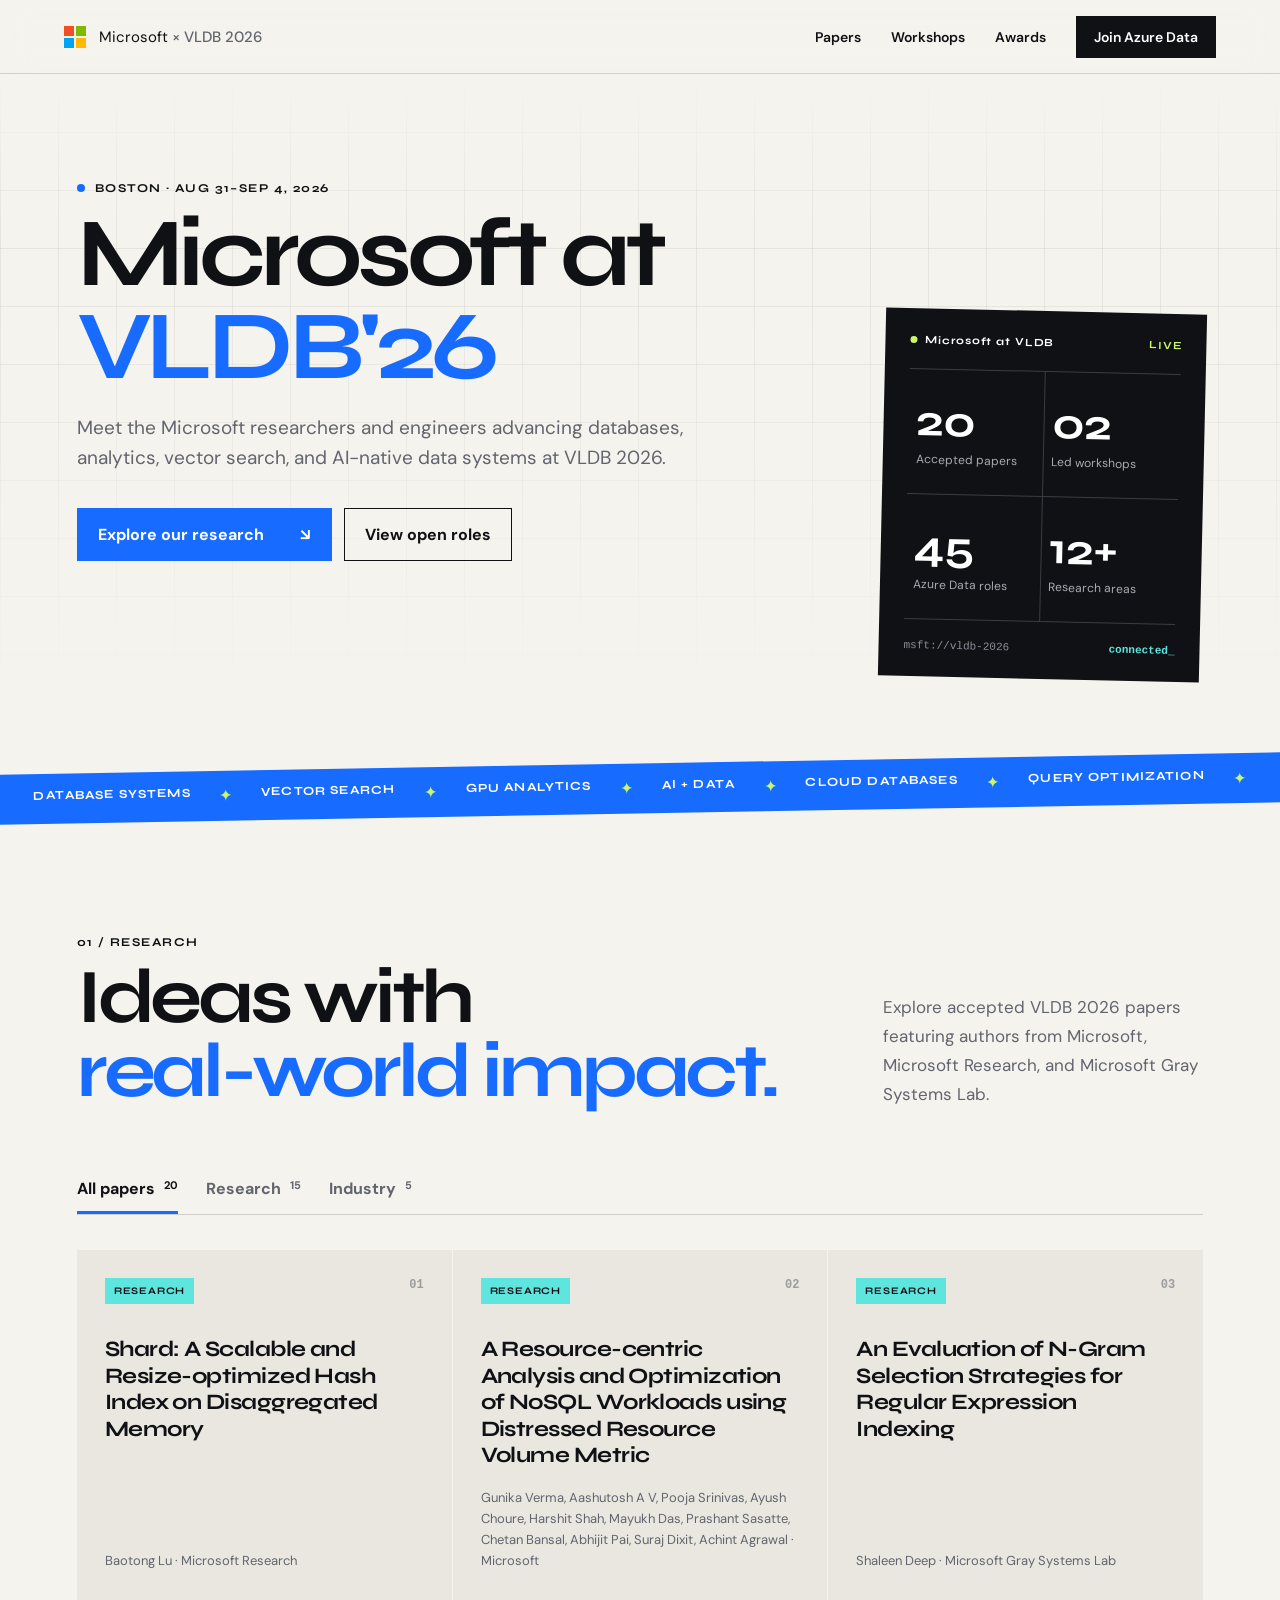
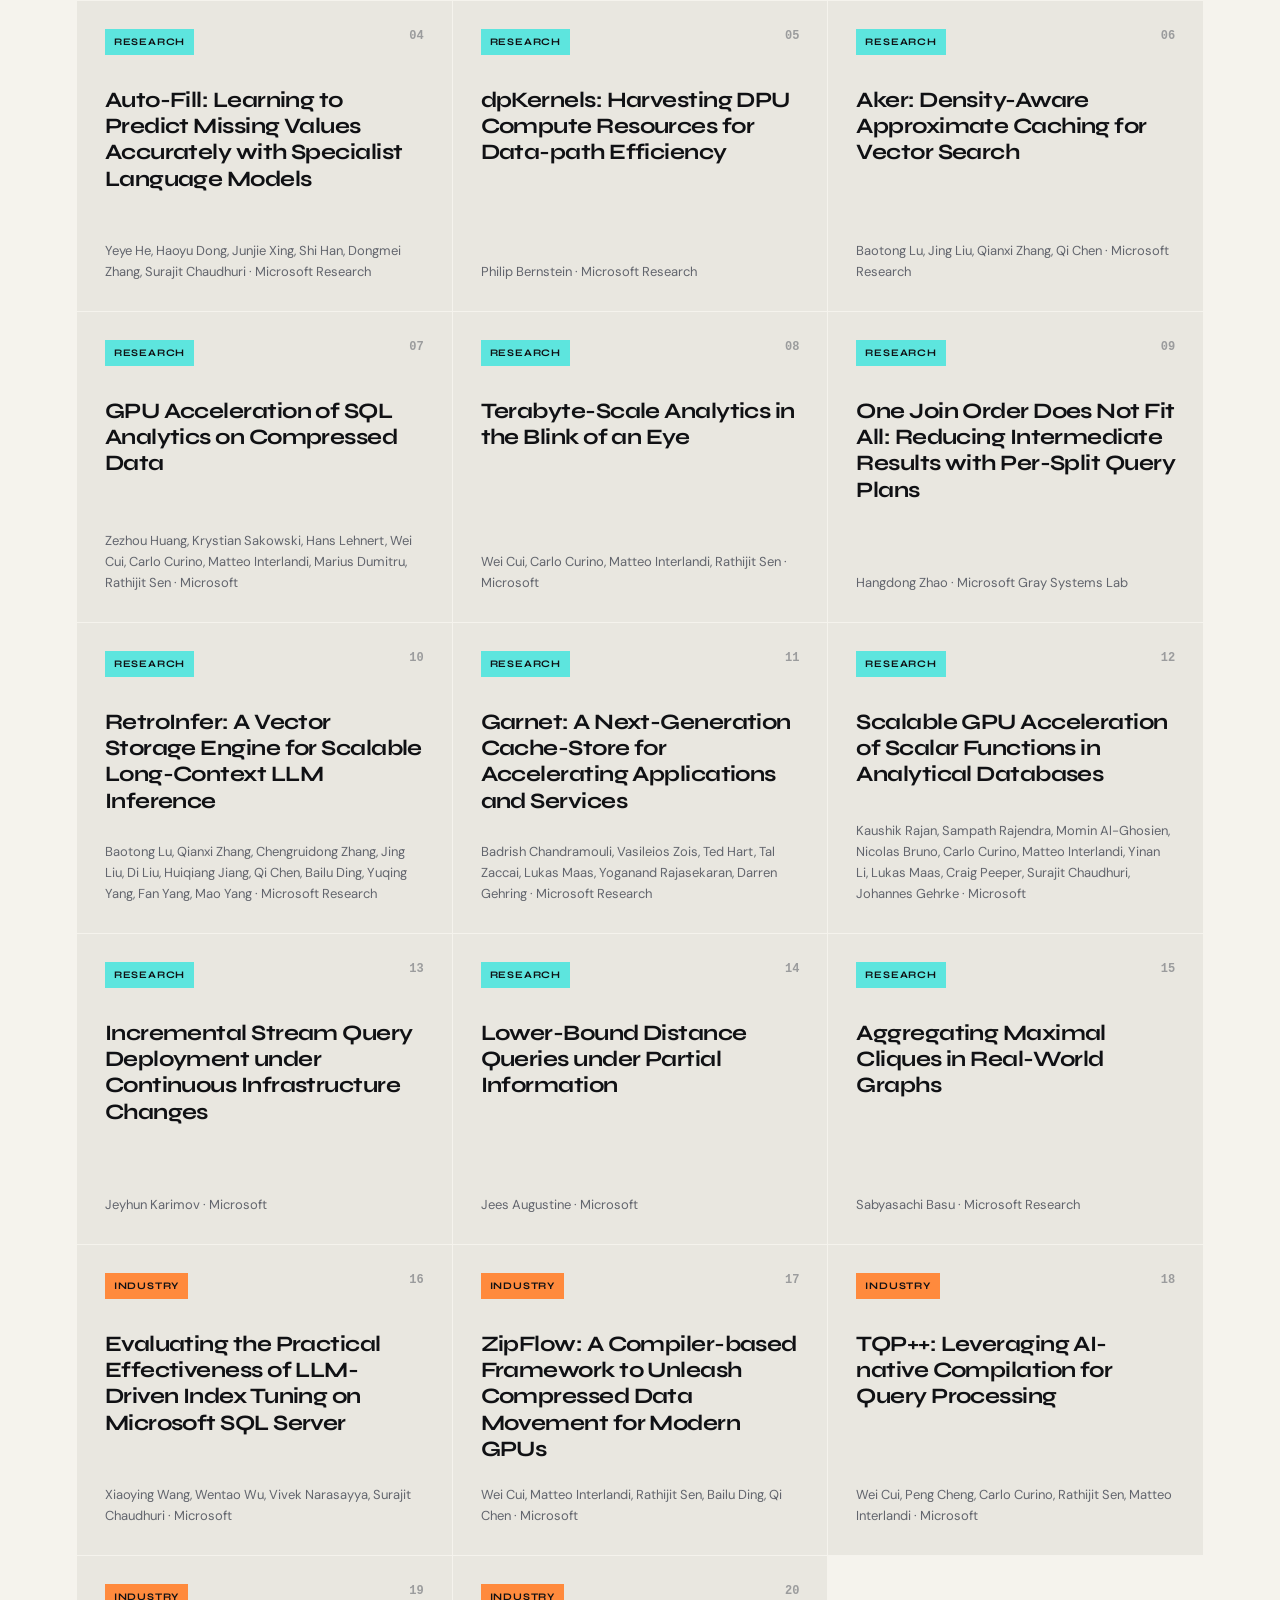
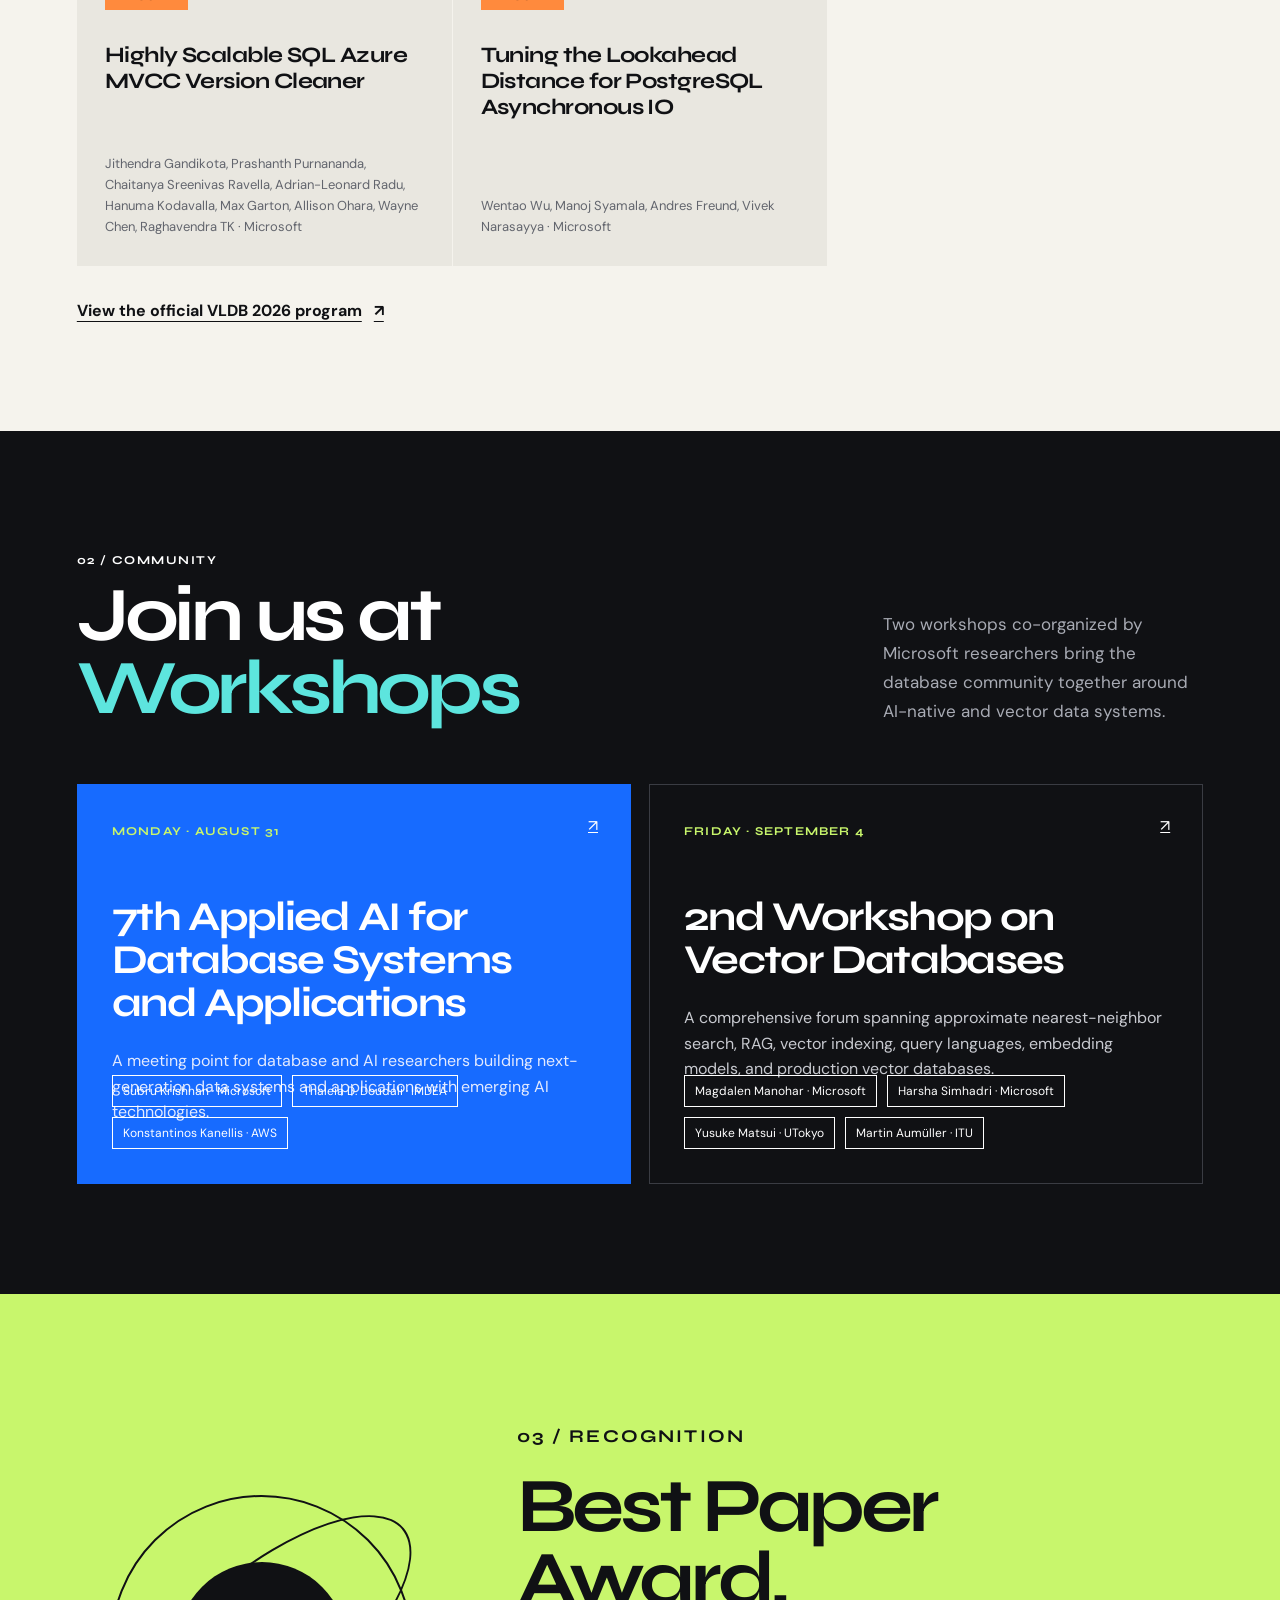
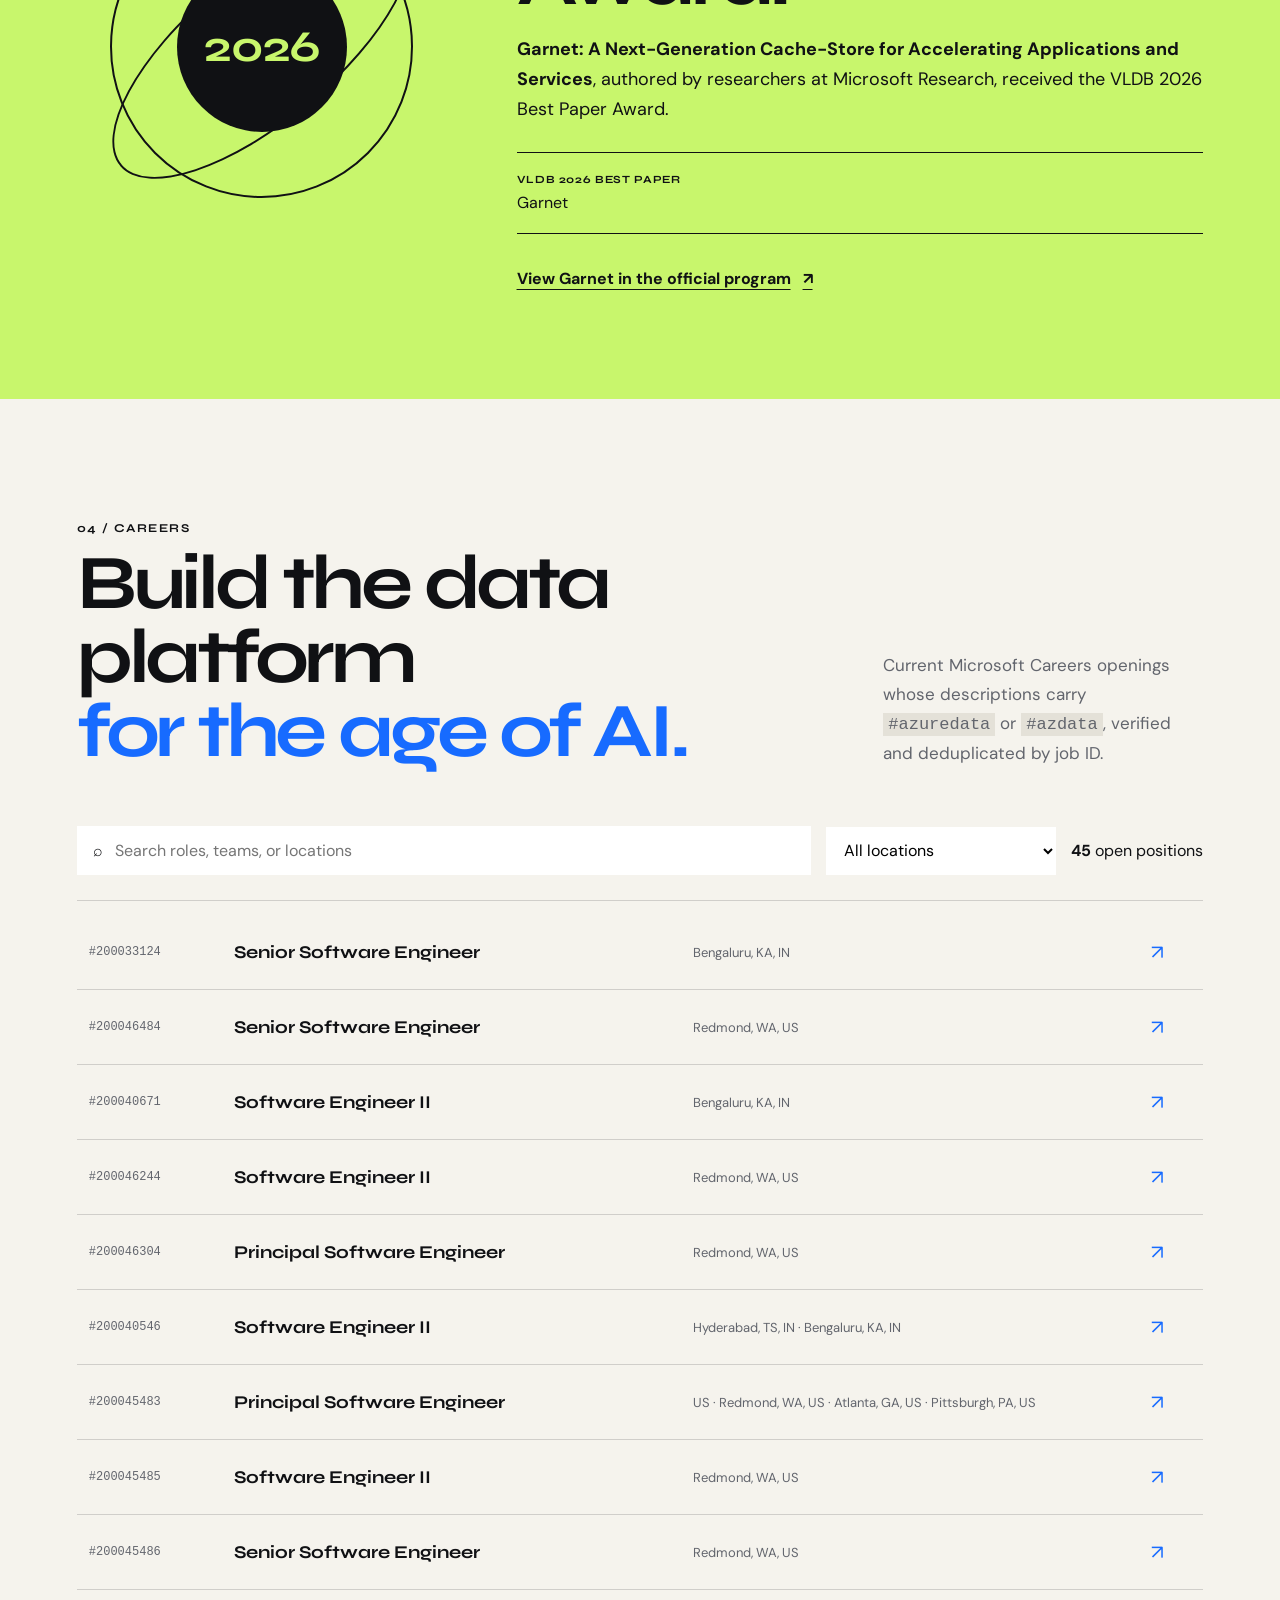
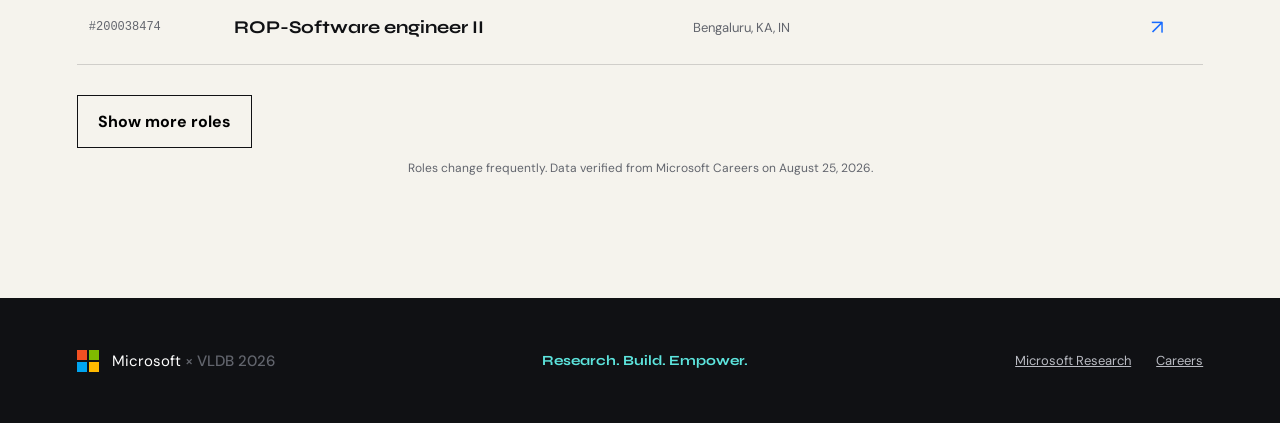
==== microsoft-vldb26/index.html @ e7e0ee3a "rename microsoft-vldb26" ====
<!doctype html>
<html lang="en">
<head>
  <meta charset="utf-8">
  <meta name="viewport" content="width=device-width, initial-scale=1">
  <meta name="description" content="Microsoft at VLDB 2026: papers, workshops, awards, and Azure Data careers.">
  <title>Microsoft at VLDB'26</title>
  <link rel="preconnect" href="https://fonts.googleapis.com">
  <link rel="preconnect" href="https://fonts.gstatic.com" crossorigin>
  <link href="https://fonts.googleapis.com/css2?family=DM+Sans:wght@400;500;600;700&family=Syne:wght@600;700;800&display=swap" rel="stylesheet">
  <link rel="stylesheet" href="styles.css">
  <script src="data.js" defer></script>
  <script src="app.js" defer></script>
</head>
<body>
  <header class="site-header">
    <a class="brand" href="#top" aria-label="Microsoft at VLDB 2026 home">
      <span class="ms-mark" aria-hidden="true"><i></i><i></i><i></i><i></i></span>
      <span>Microsoft <b>× VLDB 2026</b></span>
    </a>
    <nav aria-label="Primary navigation">
      <a href="#papers">Papers</a>
      <a href="#workshops">Workshops</a>
      <a href="#awards">Awards</a>
      <a class="nav-cta" href="#careers">Join Azure Data</a>
    </nav>
  </header>

  <main id="top">
    <section class="hero">
      <div class="hero-grid" aria-hidden="true"></div>
      <div class="hero-content">
        <p class="eyebrow"><span></span> Boston · Aug 31–Sep 4, 2026</p>
        <h1>Microsoft at<br><em>VLDB'26</em></h1>
        <p class="hero-copy">Meet the Microsoft researchers and engineers advancing databases, analytics, vector search, and AI-native data systems at VLDB 2026.</p>
        <div class="hero-actions">
          <a class="button primary" href="#papers">Explore our research <span>↘</span></a>
          <a class="button secondary" href="#careers">View open roles</a>
        </div>
      </div>
      <aside class="hero-panel" aria-label="Microsoft VLDB 2026 highlights">
        <div class="signal">
          <span class="pulse"></span>
          <span>Microsoft at VLDB</span>
          <strong>LIVE</strong>
        </div>
        <div class="stat-grid">
          <div><strong id="paper-stat">20</strong><span>Accepted papers</span></div>
          <div><strong>02</strong><span>Led workshops</span></div>
          <div><strong id="job-stat">45</strong><span>Azure Data roles</span></div>
          <div><strong>12+</strong><span>Research areas</span></div>
        </div>
        <div class="terminal-line"><span>msft://vldb-2026</span><b>connected_</b></div>
      </aside>
    </section>

    <section class="ticker" aria-label="Featured research areas">
      <div>
        <span>DATABASE SYSTEMS</span><i>✦</i><span>VECTOR SEARCH</span><i>✦</i>
        <span>GPU ANALYTICS</span><i>✦</i><span>AI + DATA</span><i>✦</i>
        <span>CLOUD DATABASES</span><i>✦</i><span>QUERY OPTIMIZATION</span><i>✦</i>
      </div>
    </section>

    <section class="section papers-section" id="papers">
      <div class="section-heading">
        <div>
          <p class="section-number">01 / RESEARCH</p>
          <h2>Ideas with<br><em>real-world impact.</em></h2>
        </div>
        <p>Explore accepted VLDB 2026 papers featuring authors from Microsoft, Microsoft Research, and Microsoft Gray Systems Lab.</p>
      </div>
      <div class="filter-row" role="group" aria-label="Filter papers">
        <button class="filter active" data-paper-filter="all">All papers <span>20</span></button>
        <button class="filter" data-paper-filter="research">Research <span>15</span></button>
        <button class="filter" data-paper-filter="industry">Industry <span>5</span></button>
      </div>
      <div class="paper-grid" id="paper-grid"></div>
      <a class="source-link" href="https://www.vldb.org/2026/program.html" target="_blank" rel="noreferrer">View the official VLDB 2026 program <span>↗</span></a>
    </section>

    <section class="section workshops-section" id="workshops">
      <div class="section-heading light">
        <div>
          <p class="section-number">02 / COMMUNITY</p>
          <h2>Join us at<br><em>Workshops</em></h2>
        </div>
        <p>Two workshops co-organized by Microsoft researchers bring the database community together around AI-native and vector data systems.</p>
      </div>
      <div class="workshop-grid" id="workshop-grid"></div>
    </section>

    <section class="section awards-section" id="awards">
      <div class="award-card">
        <div class="award-art" aria-hidden="true">
          <div class="orbit one"></div><div class="orbit two"></div><div class="award-core">2026</div>
        </div>
        <div class="award-copy">
          <p class="section-number">03 / RECOGNITION</p>
          <h2>Best Paper Award.</h2>
          <p><strong>Garnet: A Next-Generation Cache-Store for Accelerating Applications and Services</strong>, authored by researchers at Microsoft Research, received the VLDB 2026 Best Paper Award.</p>
          <div class="award-winners">
            <span><b>VLDB 2026 Best Paper</b> Garnet</span>
          </div>
          <a class="source-link" href="https://www.vldb.org/2026/program.html" target="_blank" rel="noreferrer">View Garnet in the official program <span>↗</span></a>
        </div>
      </div>
    </section>

    <section class="section careers-section" id="careers">
      <div class="section-heading">
        <div>
          <p class="section-number">04 / CAREERS</p>
          <h2>Build the data platform<br><em>for the age of AI.</em></h2>
        </div>
        <p>Current Microsoft Careers openings whose descriptions carry <code>#azuredata</code> or <code>#azdata</code>, verified and deduplicated by job ID.</p>
      </div>
      <div class="job-tools">
        <label class="search-box">
          <span aria-hidden="true">⌕</span>
          <span class="sr-only">Search positions</span>
          <input id="job-search" type="search" placeholder="Search roles, teams, or locations">
        </label>
        <label>
          <span class="sr-only">Filter by country</span>
          <select id="location-filter"><option value="all">All locations</option></select>
        </label>
        <p><strong id="job-count">45</strong> open positions</p>
      </div>
      <div class="job-list" id="job-list"></div>
      <button class="button secondary load-more" id="load-more" type="button">Show more roles</button>
      <p class="data-note">Roles change frequently. Data verified from Microsoft Careers on August 25, 2026.</p>
    </section>
  </main>

  <footer>
    <div class="brand">
      <span class="ms-mark" aria-hidden="true"><i></i><i></i><i></i><i></i></span>
      <span>Microsoft <b>× VLDB 2026</b></span>
    </div>
    <p>Research. Build. Empower.</p>
    <div><a href="https://www.microsoft.com/research/" target="_blank" rel="noreferrer">Microsoft Research</a><a href="https://careers.microsoft.com/" target="_blank" rel="noreferrer">Careers</a></div>
  </footer>
</body>
</html>
---- microsoft-vldb26/styles.css ----
:root {
  --ink: #101114;
  --paper: #f5f3ed;
  --white: #fff;
  --blue: #176bff;
  --cyan: #5de5de;
  --lime: #c8f66c;
  --orange: #ff8a3d;
  --line: rgba(16, 17, 20, .16);
  --muted: #62656d;
}

* { box-sizing: border-box; }
html { scroll-behavior: smooth; }
body {
  margin: 0;
  background: var(--paper);
  color: var(--ink);
  font-family: "DM Sans", sans-serif;
}
a { color: inherit; }
button, input, select { font: inherit; }
.sr-only {
  position: absolute;
  width: 1px;
  height: 1px;
  padding: 0;
  margin: -1px;
  overflow: hidden;
  clip: rect(0, 0, 0, 0);
  white-space: nowrap;
  border: 0;
}

.site-header {
  align-items: center;
  background: rgba(245, 243, 237, .92);
  border-bottom: 1px solid var(--line);
  display: flex;
  height: 74px;
  justify-content: space-between;
  padding: 0 clamp(22px, 5vw, 80px);
  position: sticky;
  top: 0;
  z-index: 20;
  backdrop-filter: blur(14px);
}
.brand {
  align-items: center;
  display: flex;
  font-size: 15px;
  gap: 13px;
  text-decoration: none;
}
.brand b { color: var(--muted); font-weight: 500; }
.ms-mark {
  display: grid;
  gap: 2px;
  grid-template-columns: 10px 10px;
}
.ms-mark i { background: #f25022; display: block; height: 10px; }
.ms-mark i:nth-child(2) { background: #7fba00; }
.ms-mark i:nth-child(3) { background: #00a4ef; }
.ms-mark i:nth-child(4) { background: #ffb900; }
nav { align-items: center; display: flex; gap: 30px; }
nav a { font-size: 14px; font-weight: 600; text-decoration: none; }
.nav-cta { background: var(--ink); color: var(--white); padding: 12px 18px; }

.hero {
  display: grid;
  grid-template-columns: minmax(0, 1.35fr) minmax(340px, .65fr);
  min-height: 690px;
  overflow: hidden;
  padding: 95px clamp(22px, 6vw, 100px) 85px;
  position: relative;
}
.hero-grid {
  background-image: linear-gradient(var(--line) 1px, transparent 1px), linear-gradient(90deg, var(--line) 1px, transparent 1px);
  background-size: 58px 58px;
  inset: 0;
  mask-image: linear-gradient(to bottom, transparent, #000 25%, transparent 92%);
  opacity: .42;
  pointer-events: none;
  position: absolute;
}
.hero-content, .hero-panel { position: relative; z-index: 1; }
.eyebrow, .section-number {
  align-items: center;
  display: flex;
  font-family: "Syne", sans-serif;
  font-size: 12px;
  font-weight: 700;
  gap: 10px;
  letter-spacing: .12em;
  text-transform: uppercase;
}
.eyebrow span { background: var(--blue); border-radius: 50%; height: 8px; width: 8px; }
h1, h2 {
  font-family: "Syne", sans-serif;
  letter-spacing: -.055em;
  line-height: .96;
  margin: 0;
}
h1 { font-size: clamp(62px, 7.6vw, 118px); max-width: 1050px; }
h1 em, h2 em { color: var(--blue); font-style: normal; }
.hero-copy { color: var(--muted); font-size: 19px; line-height: 1.6; max-width: 660px; }
.hero-actions { display: flex; gap: 12px; margin-top: 34px; }
.button {
  border: 1px solid var(--ink);
  cursor: pointer;
  display: inline-flex;
  font-weight: 700;
  gap: 36px;
  justify-content: space-between;
  padding: 15px 20px;
  text-decoration: none;
}
.button.primary { background: var(--blue); border-color: var(--blue); color: white; }
.button.secondary { background: transparent; }
.hero-panel {
  align-self: end;
  background: var(--ink);
  color: var(--white);
  margin-left: 45px;
  padding: 25px;
  transform: rotate(1.3deg);
}
.signal { align-items: center; border-bottom: 1px solid #3b3d43; display: flex; font: 700 11px "Syne"; gap: 8px; letter-spacing: .08em; padding-bottom: 22px; }
.signal strong { color: var(--lime); margin-left: auto; }
.pulse { animation: pulse 1.8s infinite; background: var(--lime); border-radius: 50%; height: 7px; width: 7px; }
@keyframes pulse { 50% { box-shadow: 0 0 0 7px rgba(200, 246, 108, 0); } 0%, 100% { box-shadow: 0 0 0 0 rgba(200, 246, 108, .45); } }
.stat-grid { display: grid; grid-template-columns: 1fr 1fr; }
.stat-grid div { border-bottom: 1px solid #3b3d43; padding: 25px 8px; }
.stat-grid div:nth-child(odd) { border-right: 1px solid #3b3d43; }
.stat-grid strong { display: block; font: 700 44px "Syne"; }
.stat-grid span { color: #a9abb3; font-size: 12px; }
.terminal-line { color: #8c909a; display: flex; font-family: monospace; font-size: 11px; justify-content: space-between; padding-top: 20px; }
.terminal-line b { color: var(--cyan); }

.ticker { background: var(--blue); color: white; overflow: hidden; padding: 14px 0; transform: rotate(-1deg) scale(1.02); }
.ticker div { display: flex; gap: 28px; justify-content: center; min-width: max-content; }
.ticker span { font: 700 12px "Syne"; letter-spacing: .08em; }
.ticker i { color: var(--lime); font-style: normal; }

.section { padding: 110px clamp(22px, 6vw, 100px); }
.section-heading { align-items: end; display: grid; gap: 60px; grid-template-columns: 1.4fr .6fr; margin-bottom: 58px; }
.section-heading h2 { font-size: clamp(48px, 6vw, 84px); }
.section-heading > p { color: var(--muted); font-size: 17px; line-height: 1.7; margin: 0; }
.filter-row { border-bottom: 1px solid var(--line); display: flex; gap: 28px; margin-bottom: 35px; }
.filter {
  background: none;
  border: 0;
  border-bottom: 3px solid transparent;
  color: var(--muted);
  cursor: pointer;
  font-weight: 700;
  padding: 12px 0;
}
.filter span { font-size: 11px; margin-left: 5px; vertical-align: top; }
.filter.active { border-color: var(--blue); color: var(--ink); }
.paper-grid { display: grid; gap: 1px; grid-template-columns: repeat(3, 1fr); }
.paper-card {
  background: #e9e7e0;
  display: flex;
  flex-direction: column;
  min-height: 310px;
  padding: 28px;
  transition: background .2s, transform .2s;
}
.paper-card:hover { background: white; transform: translateY(-4px); }
.paper-card .meta { display: flex; justify-content: space-between; }
.paper-card .tag { background: var(--cyan); font: 700 10px "Syne"; letter-spacing: .08em; padding: 7px 9px; text-transform: uppercase; }
.paper-card.industry .tag { background: var(--orange); }
.paper-card .index { color: #9b9c9d; font: 600 12px monospace; }
.paper-card h3 { font: 700 22px/1.2 "Syne"; letter-spacing: -.025em; margin: 32px 0 20px; }
.paper-card p { color: var(--muted); font-size: 13px; line-height: 1.6; margin: auto 0 0; }
.source-link { display: inline-flex; font-weight: 700; gap: 12px; margin-top: 34px; text-underline-offset: 5px; }

.workshops-section { background: var(--ink); color: white; }
.section-heading.light > p { color: #a8abb4; }
.section-heading.light h2 em { color: var(--cyan); }
.workshop-grid { display: grid; gap: 18px; grid-template-columns: 1fr 1fr; }
.workshop-card { border: 1px solid #3a3c43; min-height: 400px; padding: 34px; position: relative; }
.workshop-card:first-child { background: var(--blue); border-color: var(--blue); }
.workshop-card .date { color: var(--lime); font: 700 12px "Syne"; letter-spacing: .1em; text-transform: uppercase; }
.workshop-card h3 { font: 700 clamp(30px, 3.2vw, 47px)/1.05 "Syne"; letter-spacing: -.04em; margin: 55px 0 24px; max-width: 680px; }
.workshop-card p { color: #c8cad0; line-height: 1.6; max-width: 620px; }
.workshop-card:first-child p { color: #e3eaff; }
.organizers { bottom: 34px; display: flex; flex-wrap: wrap; gap: 10px; position: absolute; }
.organizers span { border: 1px solid currentColor; font-size: 12px; padding: 7px 10px; }
.workshop-card a { position: absolute; right: 32px; top: 30px; }

.awards-section { background: var(--lime); }
.award-card { align-items: center; display: grid; gap: 70px; grid-template-columns: .7fr 1.3fr; }
.award-art { aspect-ratio: 1; position: relative; }
.award-core { align-items: center; background: var(--ink); border-radius: 50%; color: var(--lime); display: flex; font: 700 44px "Syne"; height: 46%; justify-content: center; left: 27%; position: absolute; top: 27%; width: 46%; }
.orbit { border: 2px solid var(--ink); border-radius: 50%; inset: 9%; position: absolute; }
.orbit.two { inset: 0 30%; transform: rotate(50deg); }
.award-copy h2 { font-size: clamp(48px, 6vw, 82px); }
.award-copy > p { font-size: 18px; line-height: 1.65; max-width: 800px; }
.award-winners { border-bottom: 1px solid var(--ink); border-top: 1px solid var(--ink); display: grid; grid-template-columns: 1fr; margin-top: 28px; }
.award-winners span { padding: 20px 15px 20px 0; }
.award-winners b { display: block; font: 700 11px "Syne"; letter-spacing: .06em; margin-bottom: 6px; text-transform: uppercase; }

.job-tools { align-items: center; border-bottom: 1px solid var(--line); display: grid; gap: 15px; grid-template-columns: 1fr 230px auto; padding-bottom: 25px; }
.search-box { align-items: center; background: white; display: flex; gap: 10px; padding: 13px 16px; }
.search-box input { background: none; border: 0; outline: 0; width: 100%; }
select { background: white; border: 0; min-height: 48px; padding: 0 14px; width: 100%; }
.job-tools p { margin: 0; white-space: nowrap; }
.job-list { margin-top: 14px; }
.job-row {
  align-items: center;
  border-bottom: 1px solid var(--line);
  display: grid;
  gap: 25px;
  grid-template-columns: 120px 1fr 1fr 40px;
  padding: 24px 12px;
  text-decoration: none;
  transition: background .2s, padding .2s;
}
.job-row:hover { background: white; padding-left: 22px; }
.job-row .job-id { color: var(--muted); font: 12px monospace; }
.job-row h3 { font: 700 18px "Syne"; margin: 0; }
.job-row p { color: var(--muted); font-size: 13px; margin: 0; }
.job-row .arrow { color: var(--blue); font-size: 20px; }
.load-more { margin: 30px auto 0; }
.data-note { color: var(--muted); font-size: 12px; text-align: center; }
code { background: #e4e1d8; padding: 2px 5px; }

footer { align-items: center; background: var(--ink); color: white; display: flex; justify-content: space-between; padding: 40px clamp(22px, 6vw, 100px); }
footer p { color: var(--cyan); font: 700 14px "Syne"; }
footer > div:last-child { display: flex; gap: 25px; }
footer a { color: #b9bbc2; font-size: 13px; }

@media (max-width: 950px) {
  nav a:not(.nav-cta) { display: none; }
  .hero { grid-template-columns: 1fr; padding-top: 70px; }
  .hero-panel { margin: 60px 0 0; max-width: 520px; transform: none; }
  .section-heading, .award-card { grid-template-columns: 1fr; }
  .section-heading { gap: 24px; }
  .paper-grid { grid-template-columns: 1fr 1fr; }
  .workshop-grid { grid-template-columns: 1fr; }
  .award-art { max-width: 400px; }
}
@media (max-width: 650px) {
  .site-header { height: 64px; }
  .brand b { display: none; }
  .nav-cta { padding: 10px 12px; }
  .hero { min-height: auto; padding-bottom: 70px; }
  h1 { font-size: 54px; }
  .hero-actions { align-items: stretch; flex-direction: column; }
  .section { padding-bottom: 75px; padding-top: 75px; }
  .paper-grid { grid-template-columns: 1fr; }
  .filter-row { gap: 14px; overflow-x: auto; }
  .workshop-card { min-height: 470px; }
  .award-winners { grid-template-columns: 1fr; }
  .job-tools { grid-template-columns: 1fr; }
  .job-row { gap: 10px; grid-template-columns: 1fr 28px; }
  .job-row .job-id, .job-row p { grid-column: 1; }
  .job-row .arrow { grid-column: 2; grid-row: 1 / 4; }
  footer { align-items: flex-start; flex-direction: column; gap: 24px; }
}
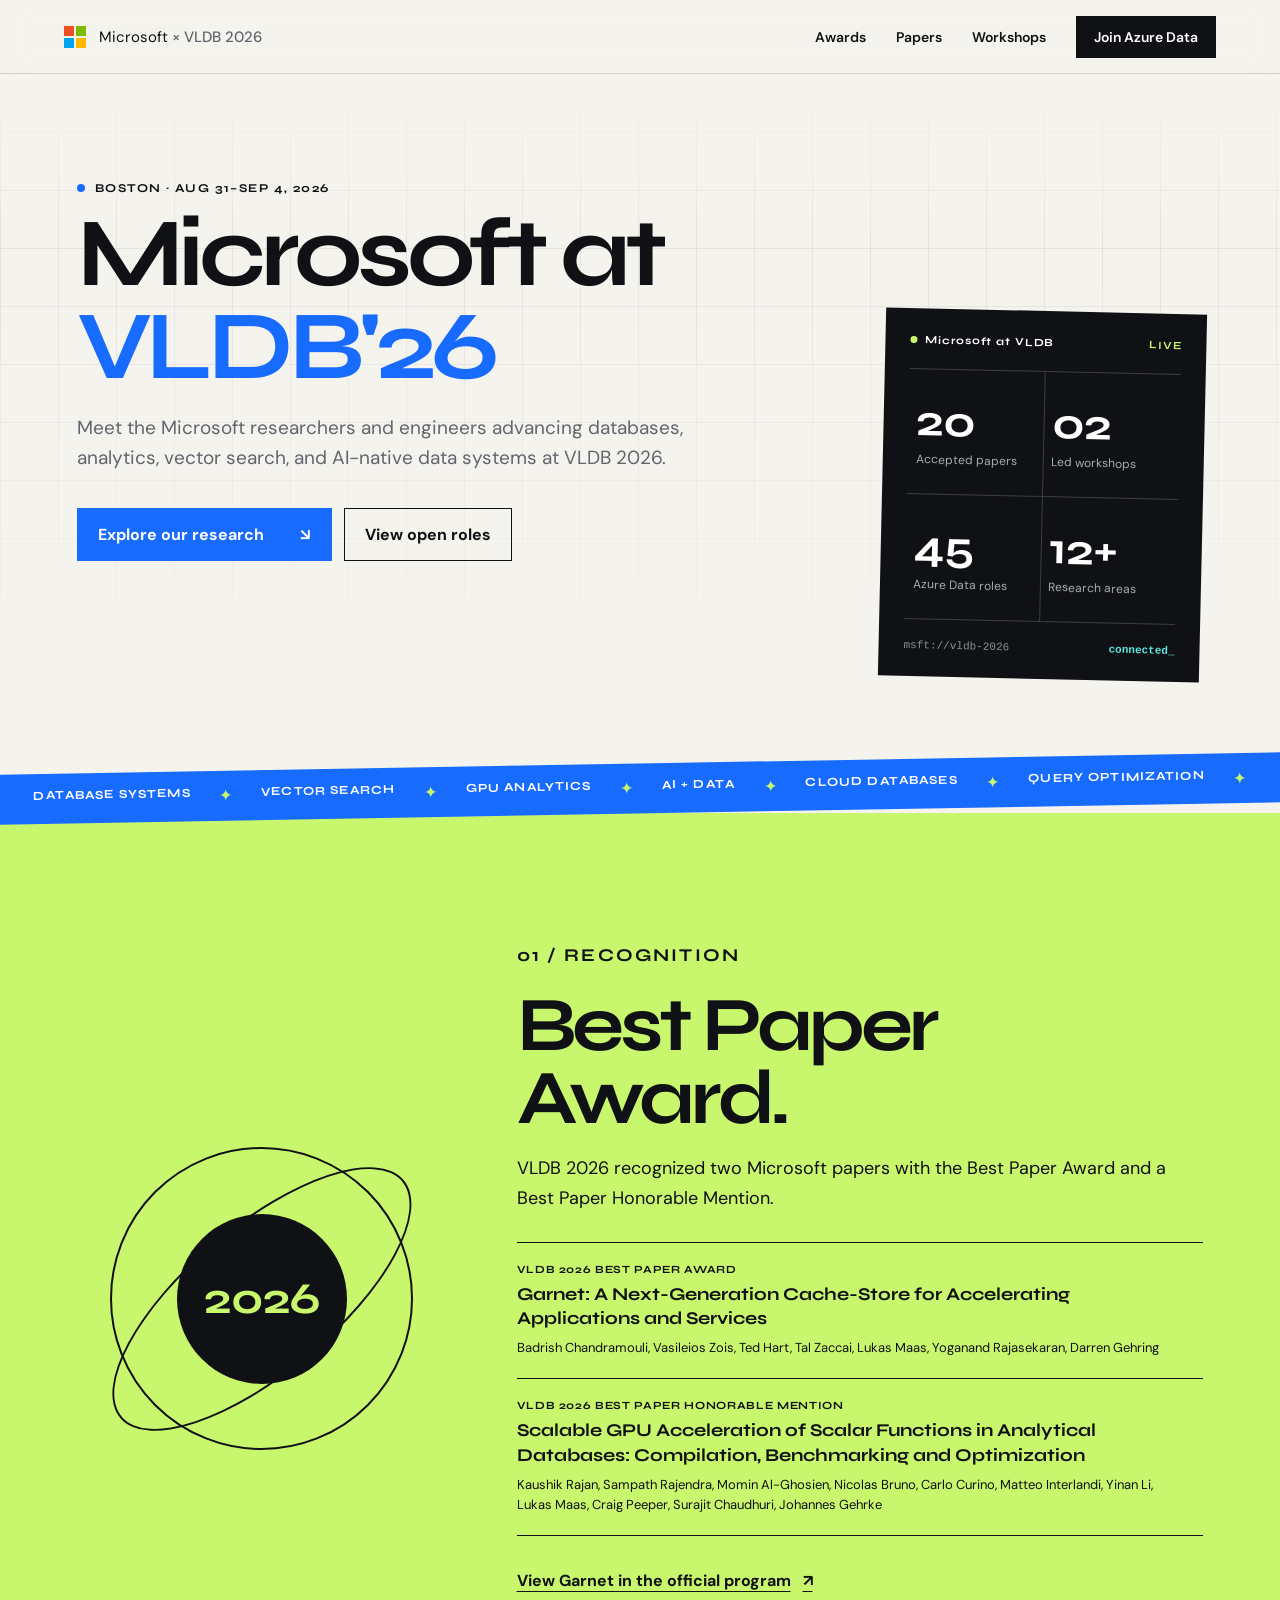
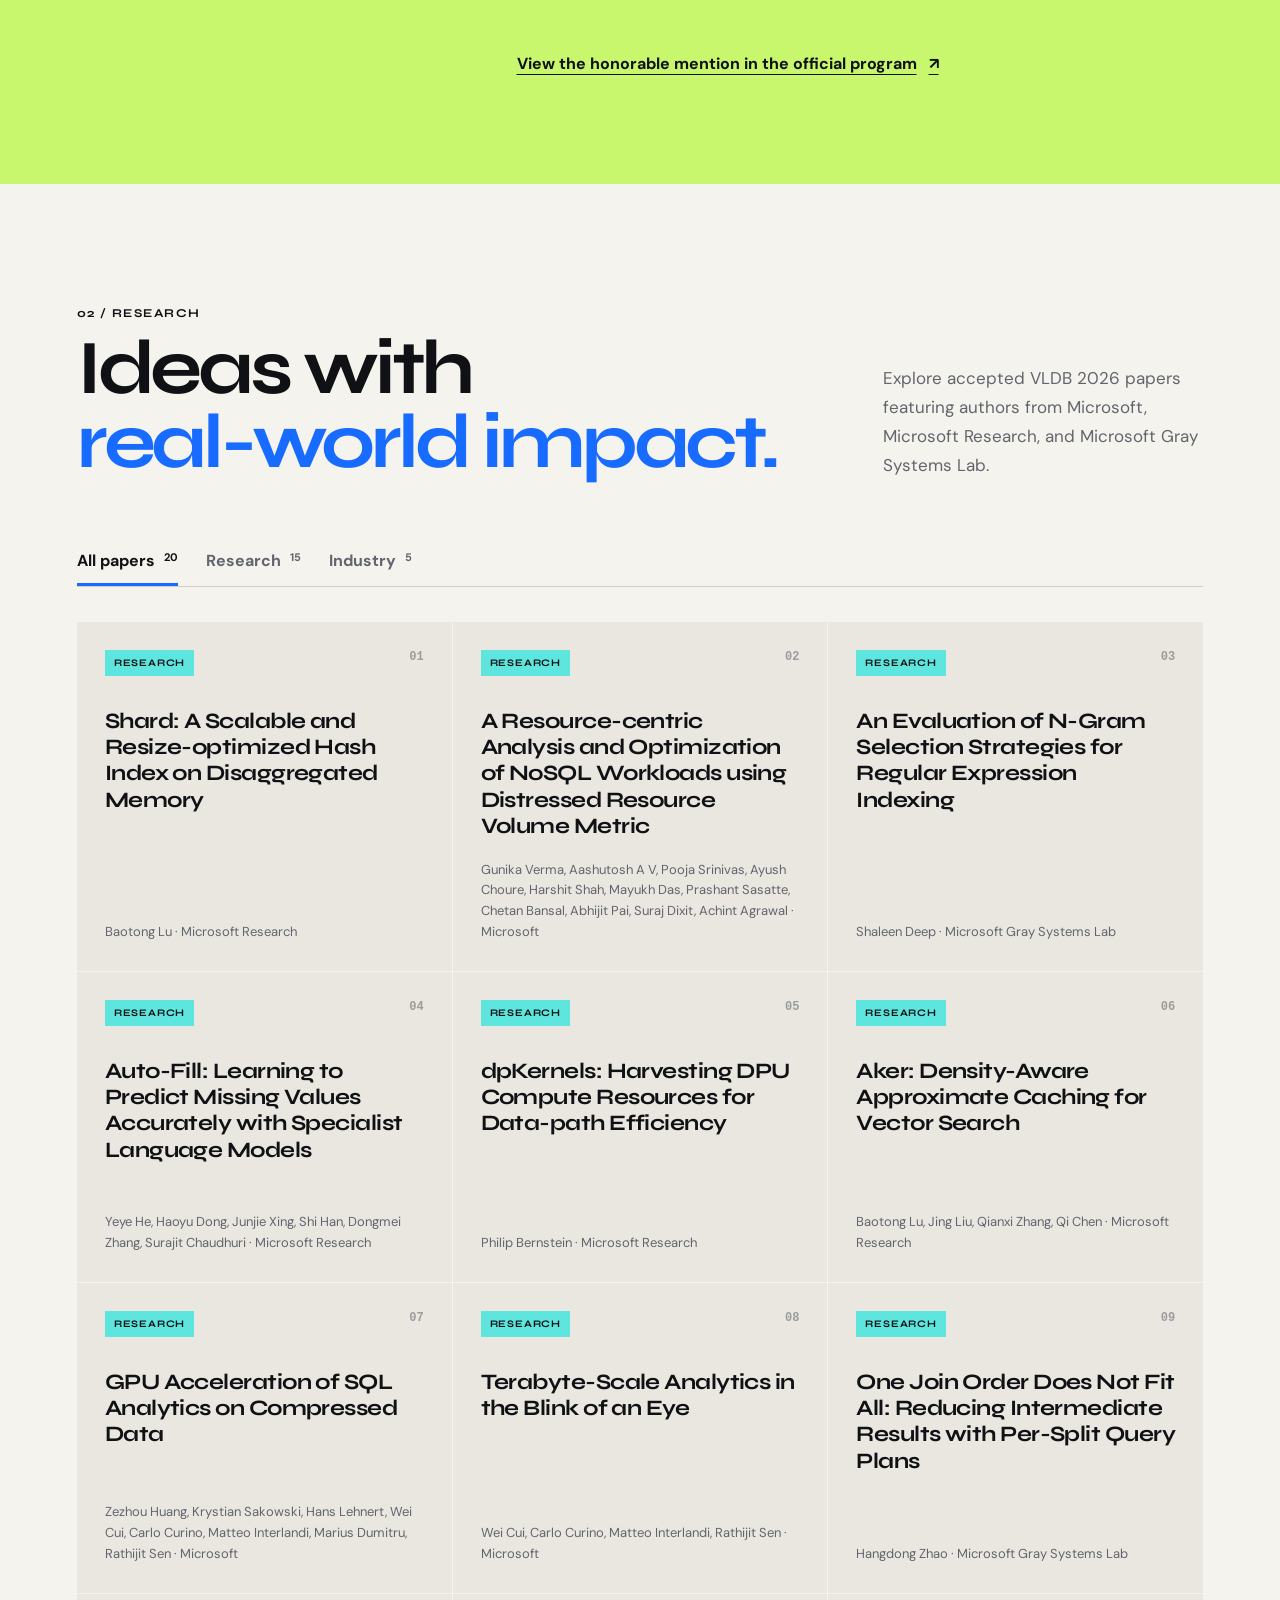
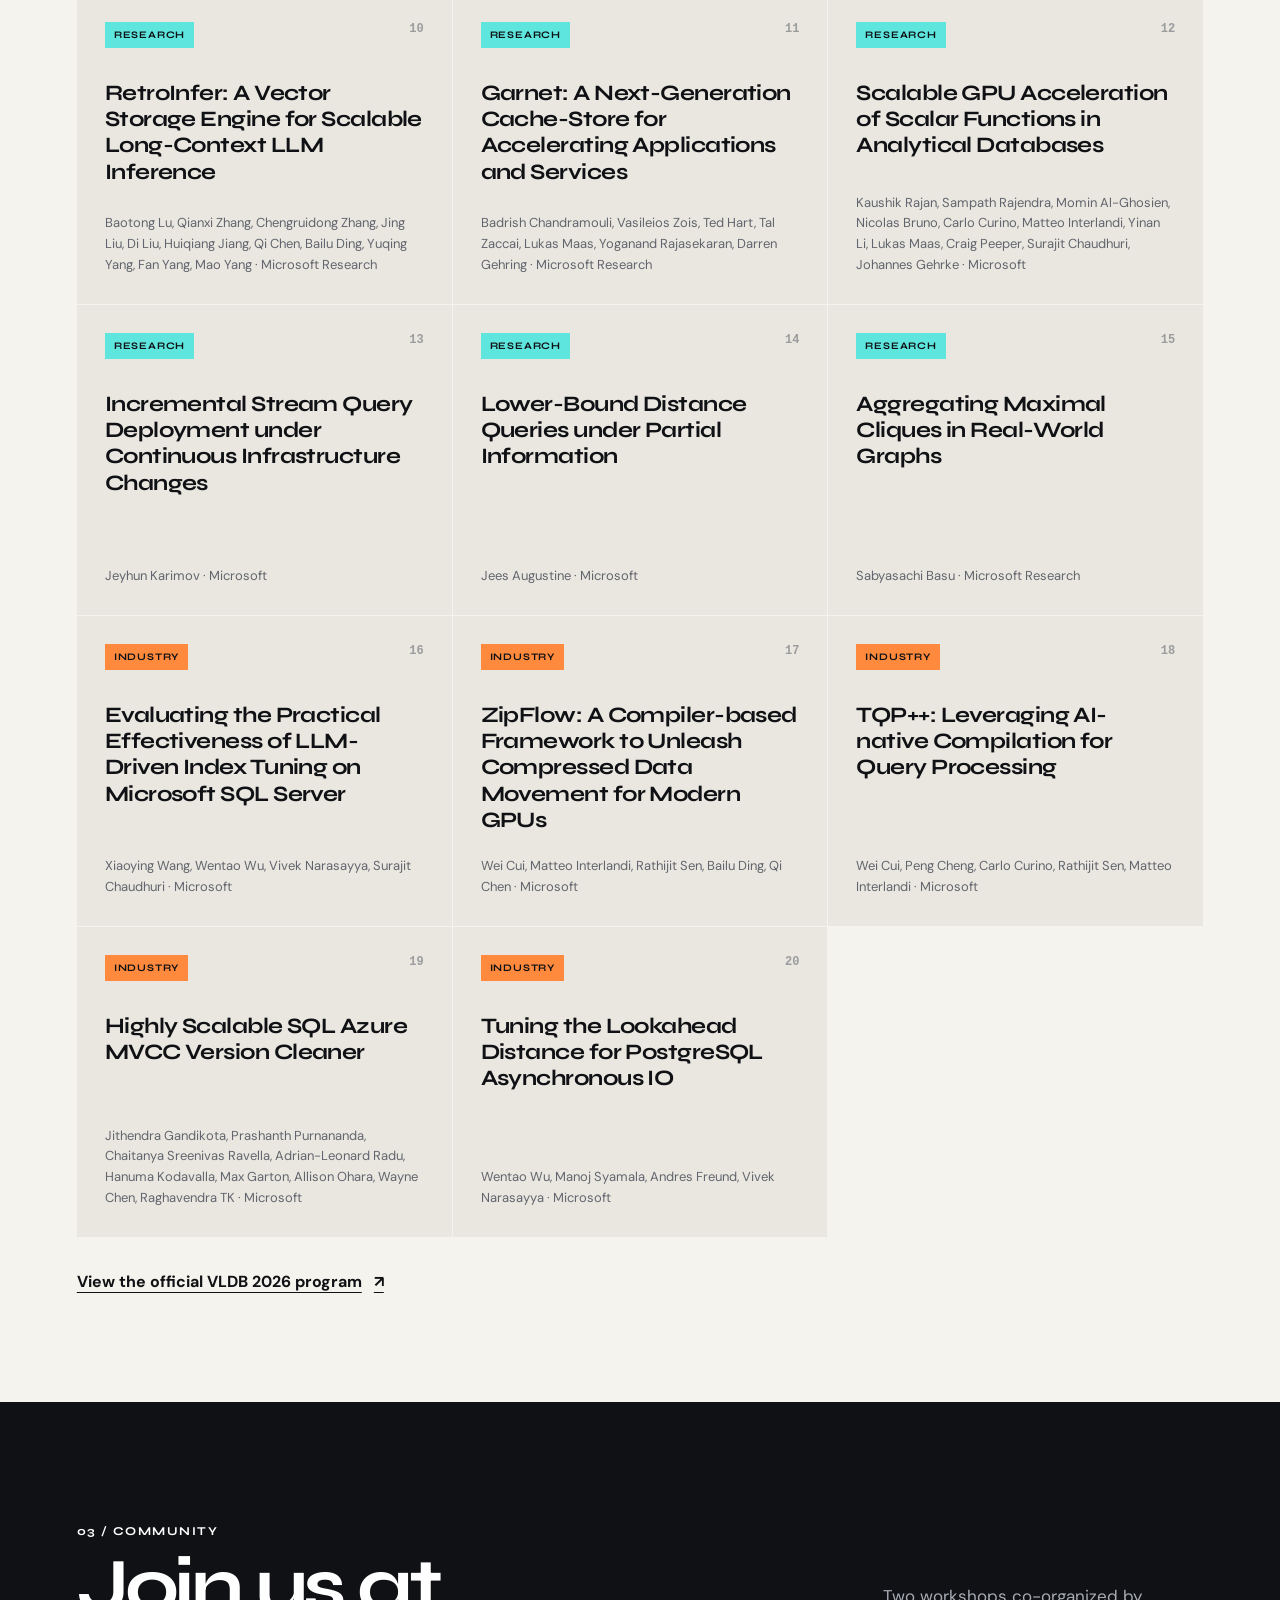
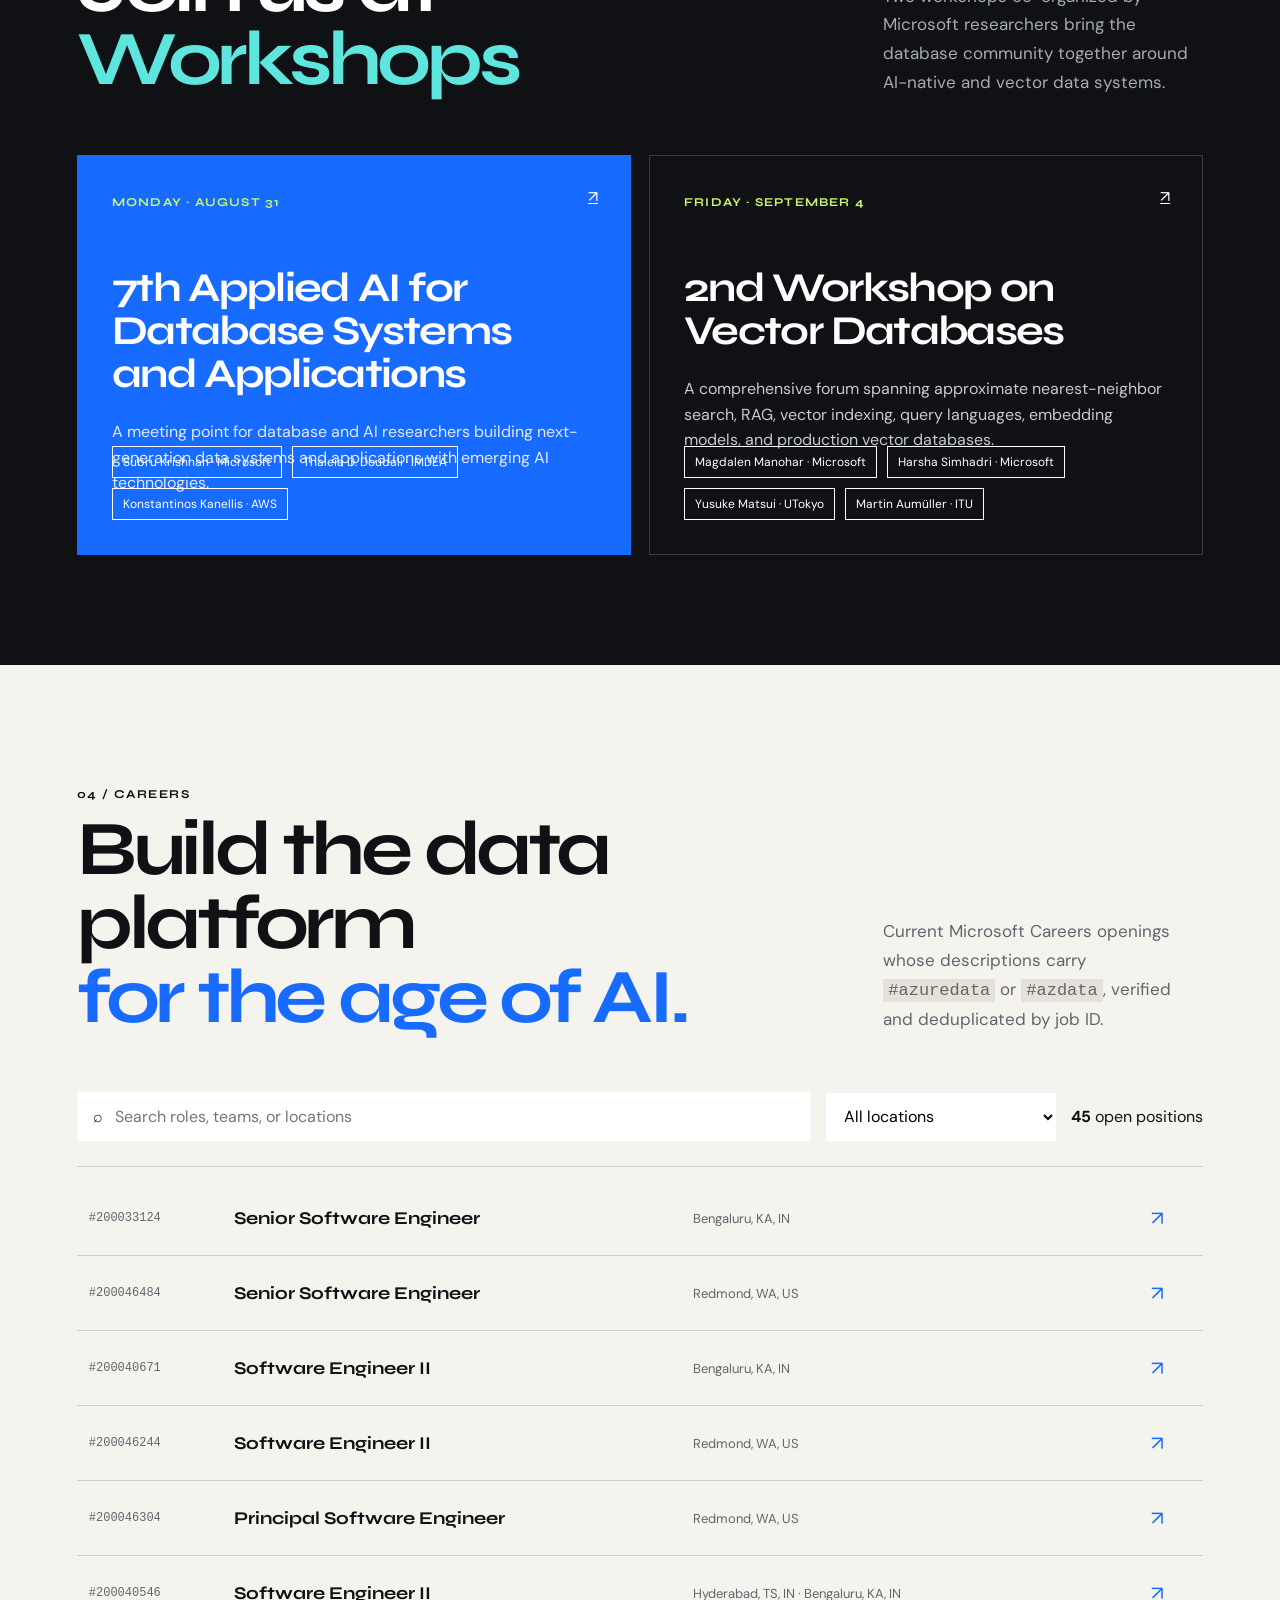
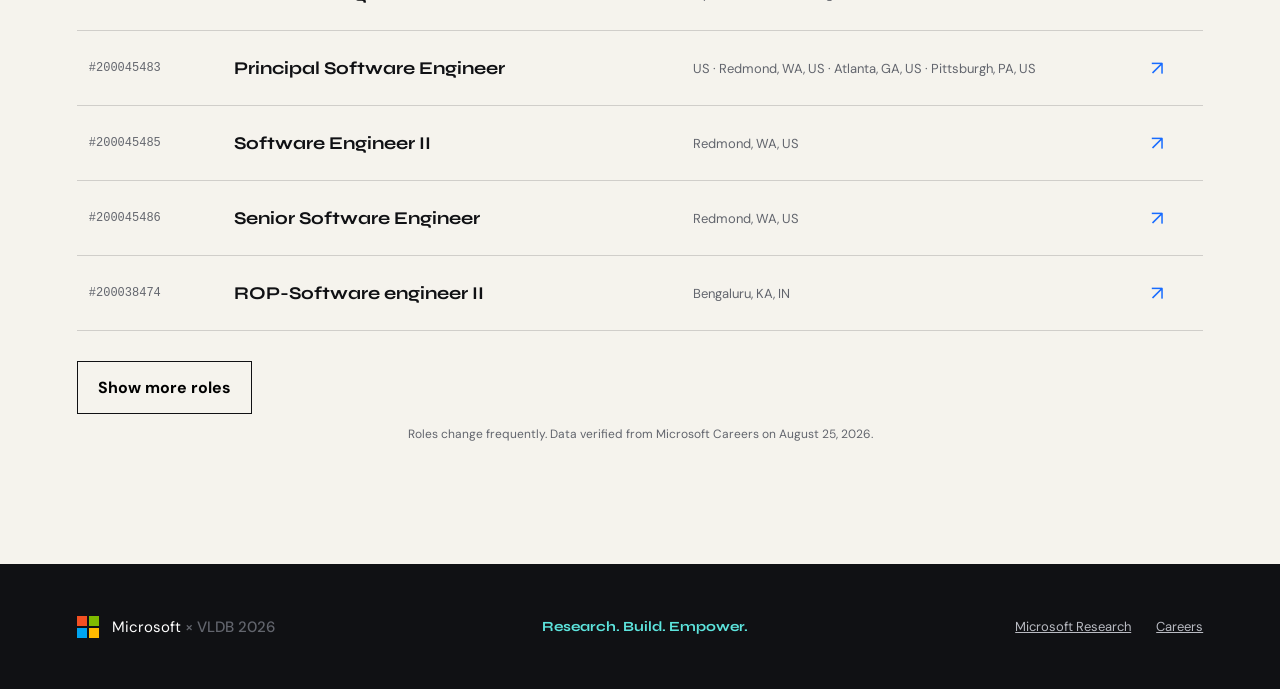
==== commit e0823c4a: "updated vldb26" ====
--- a/microsoft-vldb26/index.html
+++ b/microsoft-vldb26/index.html
@@ -19,9 +19,9 @@
       <span>Microsoft <b>× VLDB 2026</b></span>
     </a>
     <nav aria-label="Primary navigation">
+      <a href="#awards">Awards</a>
       <a href="#papers">Papers</a>
       <a href="#workshops">Workshops</a>
-      <a href="#awards">Awards</a>
       <a class="nav-cta" href="#careers">Join Azure Data</a>
     </nav>
   </header>
@@ -62,10 +62,39 @@
       </div>
     </section>
 
+    <section class="section awards-section" id="awards">
+      <div class="award-card">
+        <div class="award-art" aria-hidden="true">
+          <div class="orbit one"></div><div class="orbit two"></div><div class="award-core">2026</div>
+        </div>
+        <div class="award-copy">
+          <p class="section-number">01 / RECOGNITION</p>
+          <h2>Best Paper Award.</h2>
+          <p>VLDB 2026 recognized two Microsoft papers with the Best Paper Award and a Best Paper Honorable Mention.</p>
+          <div class="award-winners">
+            <span>
+              <b>VLDB 2026 Best Paper Award</b>
+              <strong>Garnet: A Next-Generation Cache-Store for Accelerating Applications and Services</strong>
+              <small>Badrish Chandramouli, Vasileios Zois, Ted Hart, Tal Zaccai, Lukas Maas, Yoganand Rajasekaran, Darren Gehring</small>
+            </span>
+            <span>
+              <b>VLDB 2026 Best Paper Honorable Mention</b>
+              <strong>Scalable GPU Acceleration of Scalar Functions in Analytical Databases: Compilation, Benchmarking and Optimization</strong>
+              <small>Kaushik Rajan, Sampath Rajendra, Momin Al-Ghosien, Nicolas Bruno, Carlo Curino, Matteo Interlandi, Yinan Li, Lukas Maas, Craig Peeper, Surajit Chaudhuri, Johannes Gehrke</small>
+            </span>
+          </div>
+          <div class="award-links">
+            <a class="source-link" href="https://www.vldb.org/2026/program.html#res-37" target="_blank" rel="noreferrer">View Garnet in the official program <span>↗</span></a>
+            <a class="source-link" href="https://www.vldb.org/2026/program.html#res-37" target="_blank" rel="noreferrer">View the honorable mention in the official program <span>↗</span></a>
+          </div>
+        </div>
+      </div>
+    </section>
+
     <section class="section papers-section" id="papers">
       <div class="section-heading">
         <div>
-          <p class="section-number">01 / RESEARCH</p>
+          <p class="section-number">02 / RESEARCH</p>
           <h2>Ideas with<br><em>real-world impact.</em></h2>
         </div>
         <p>Explore accepted VLDB 2026 papers featuring authors from Microsoft, Microsoft Research, and Microsoft Gray Systems Lab.</p>
@@ -82,29 +111,12 @@
     <section class="section workshops-section" id="workshops">
       <div class="section-heading light">
         <div>
-          <p class="section-number">02 / COMMUNITY</p>
+          <p class="section-number">03 / COMMUNITY</p>
           <h2>Join us at<br><em>Workshops</em></h2>
         </div>
         <p>Two workshops co-organized by Microsoft researchers bring the database community together around AI-native and vector data systems.</p>
       </div>
       <div class="workshop-grid" id="workshop-grid"></div>
-    </section>
-
-    <section class="section awards-section" id="awards">
-      <div class="award-card">
-        <div class="award-art" aria-hidden="true">
-          <div class="orbit one"></div><div class="orbit two"></div><div class="award-core">2026</div>
-        </div>
-        <div class="award-copy">
-          <p class="section-number">03 / RECOGNITION</p>
-          <h2>Best Paper Award.</h2>
-          <p><strong>Garnet: A Next-Generation Cache-Store for Accelerating Applications and Services</strong>, authored by researchers at Microsoft Research, received the VLDB 2026 Best Paper Award.</p>
-          <div class="award-winners">
-            <span><b>VLDB 2026 Best Paper</b> Garnet</span>
-          </div>
-          <a class="source-link" href="https://www.vldb.org/2026/program.html" target="_blank" rel="noreferrer">View Garnet in the official program <span>↗</span></a>
-        </div>
-      </div>
     </section>
 
     <section class="section careers-section" id="careers">
--- a/microsoft-vldb26/styles.css
+++ b/microsoft-vldb26/styles.css
@@ -200,7 +200,11 @@
 .award-copy > p { font-size: 18px; line-height: 1.65; max-width: 800px; }
 .award-winners { border-bottom: 1px solid var(--ink); border-top: 1px solid var(--ink); display: grid; grid-template-columns: 1fr; margin-top: 28px; }
 .award-winners span { padding: 20px 15px 20px 0; }
+.award-winners span + span { border-top: 1px solid var(--ink); }
 .award-winners b { display: block; font: 700 11px "Syne"; letter-spacing: .06em; margin-bottom: 6px; text-transform: uppercase; }
+.award-winners strong { display: block; font: 700 18px/1.35 "Syne"; }
+.award-winners small { display: block; font-size: 13px; line-height: 1.55; margin-top: 8px; max-width: 900px; }
+.award-links { display: flex; flex-wrap: wrap; gap: 28px; }
 
 .job-tools { align-items: center; border-bottom: 1px solid var(--line); display: grid; gap: 15px; grid-template-columns: 1fr 230px auto; padding-bottom: 25px; }
 .search-box { align-items: center; background: white; display: flex; gap: 10px; padding: 13px 16px; }
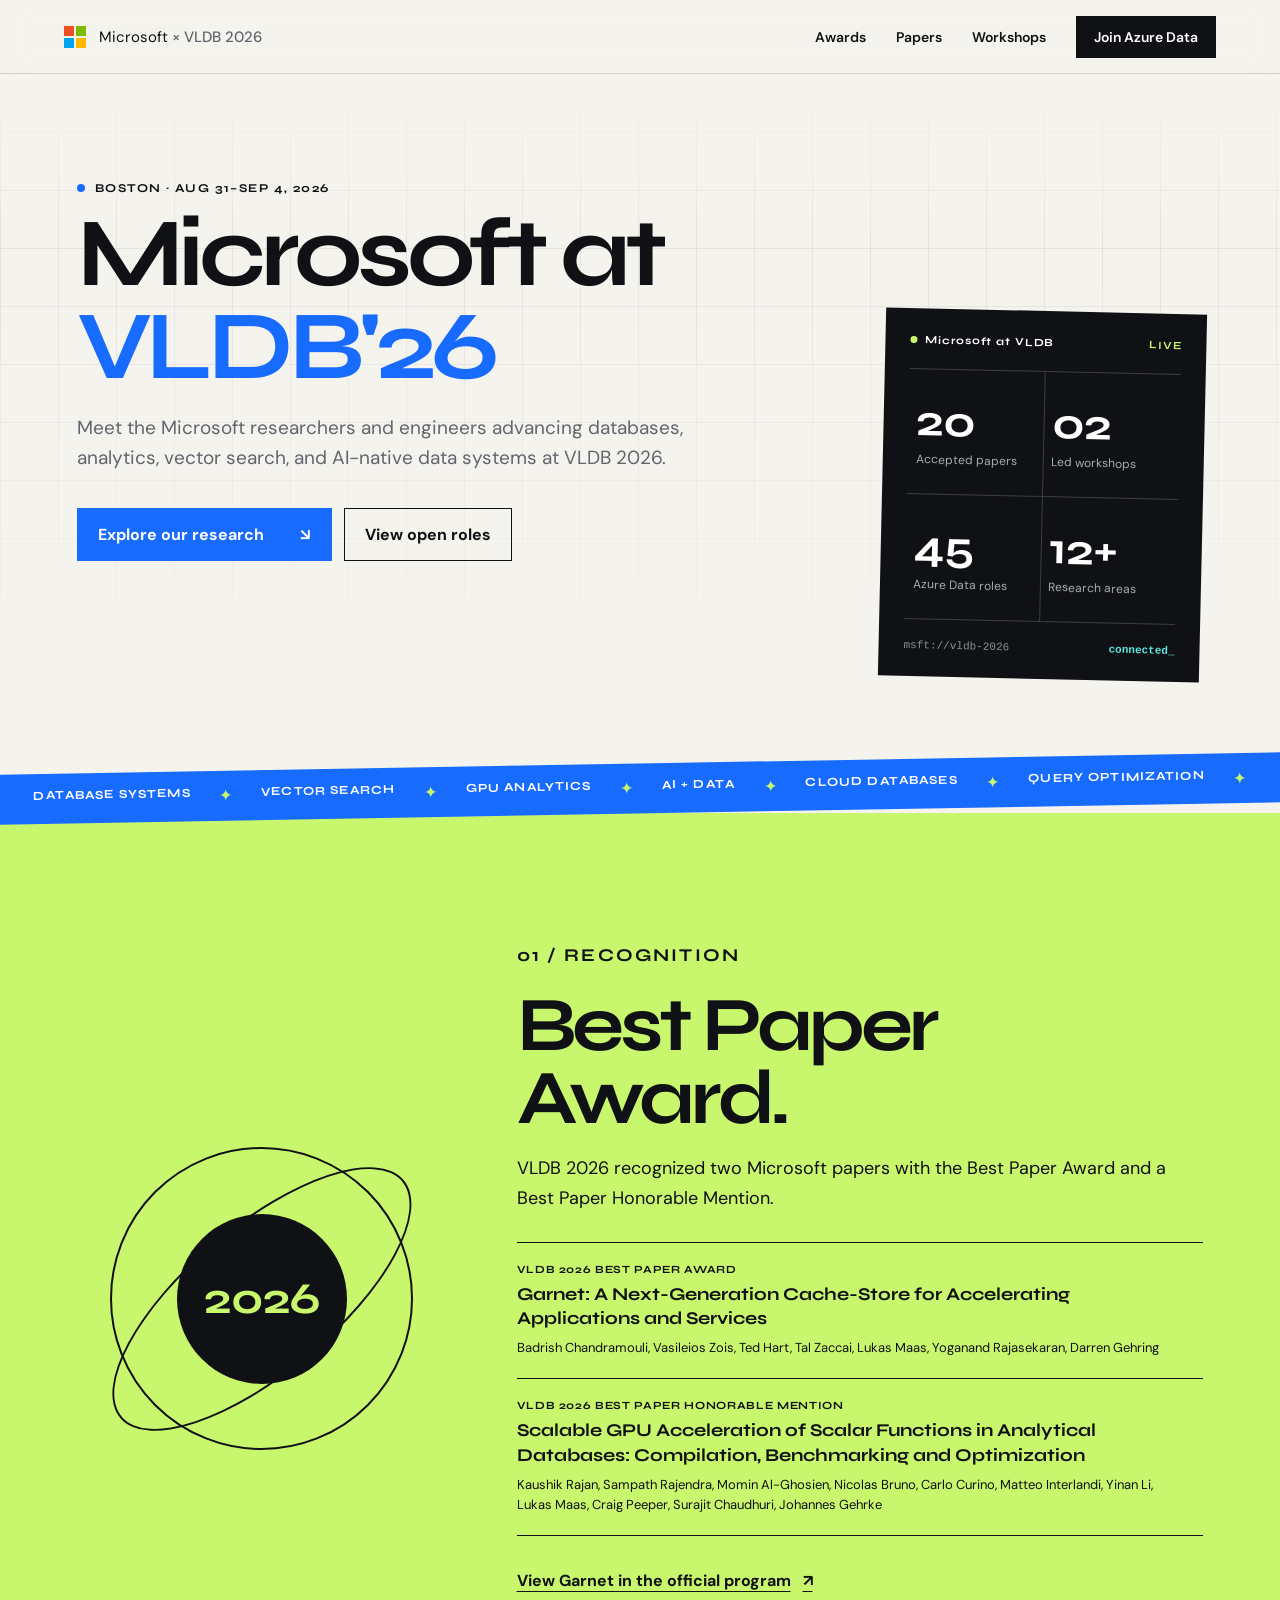
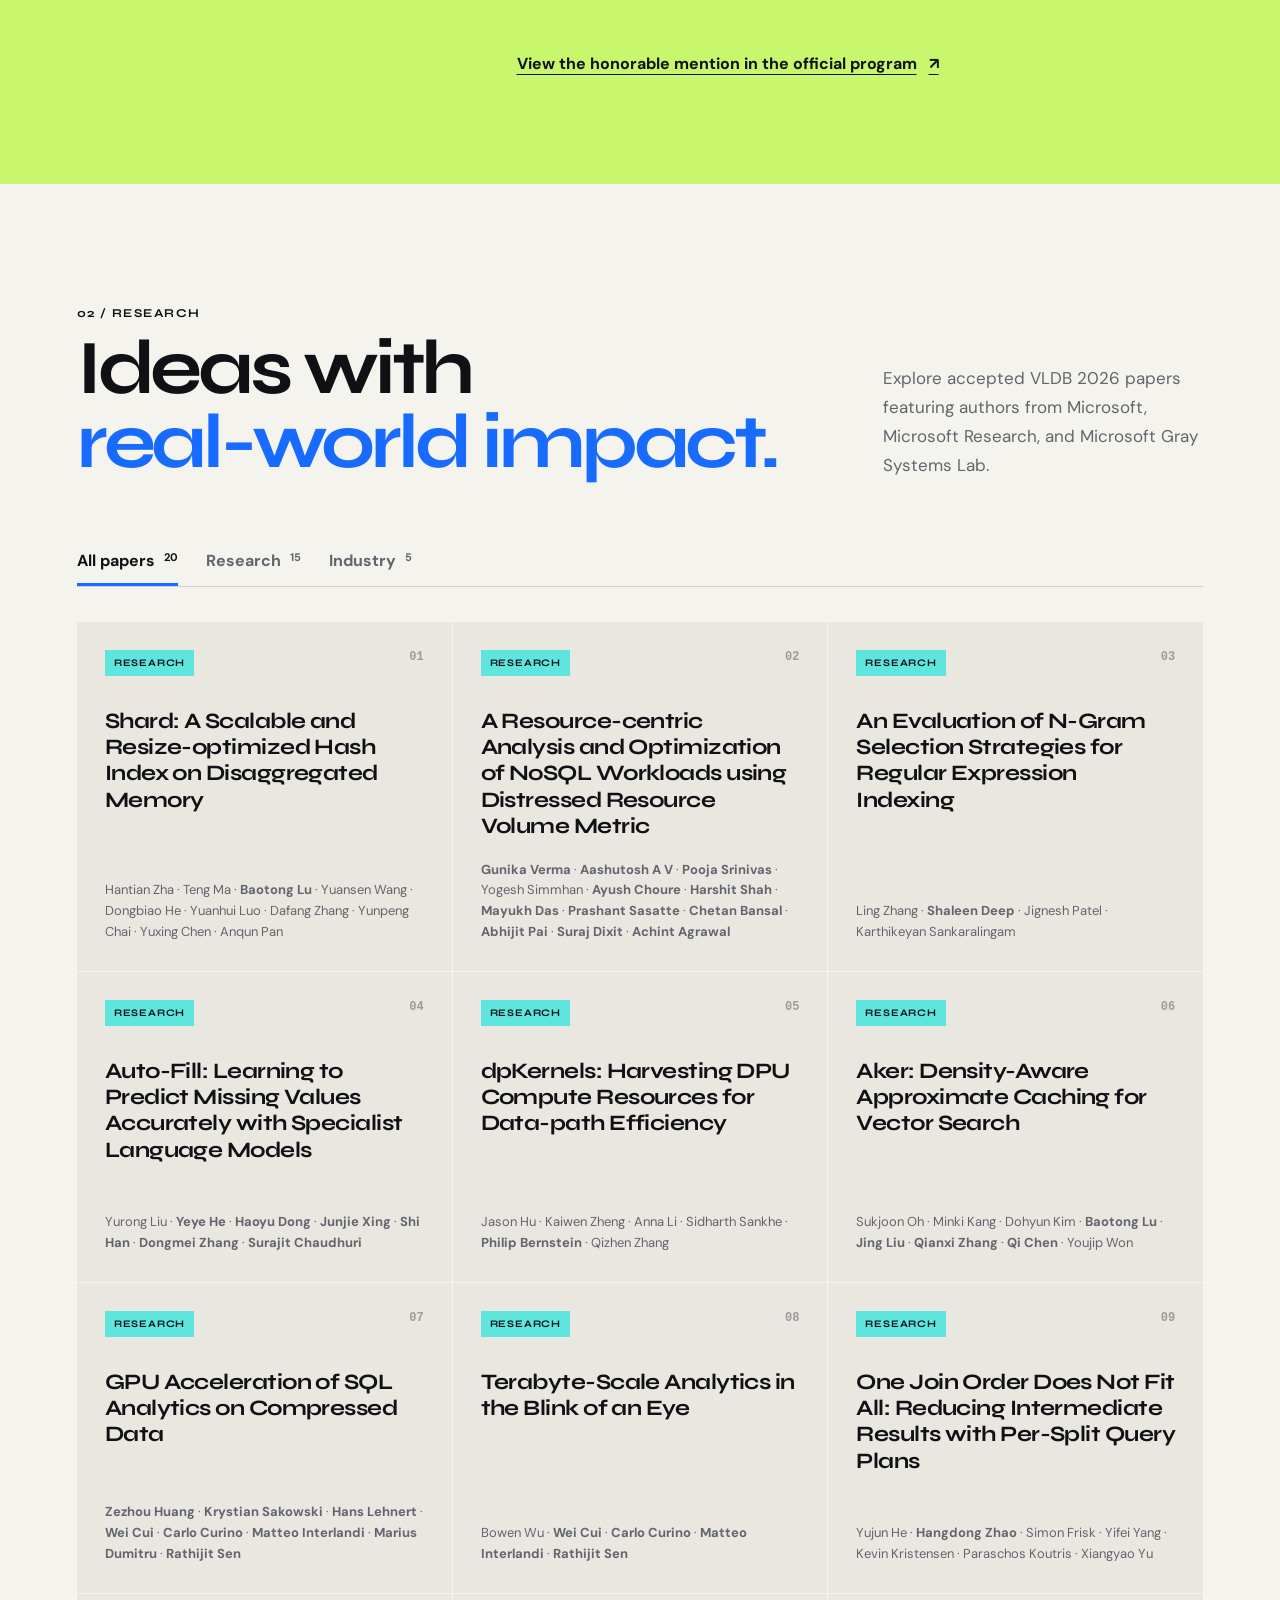
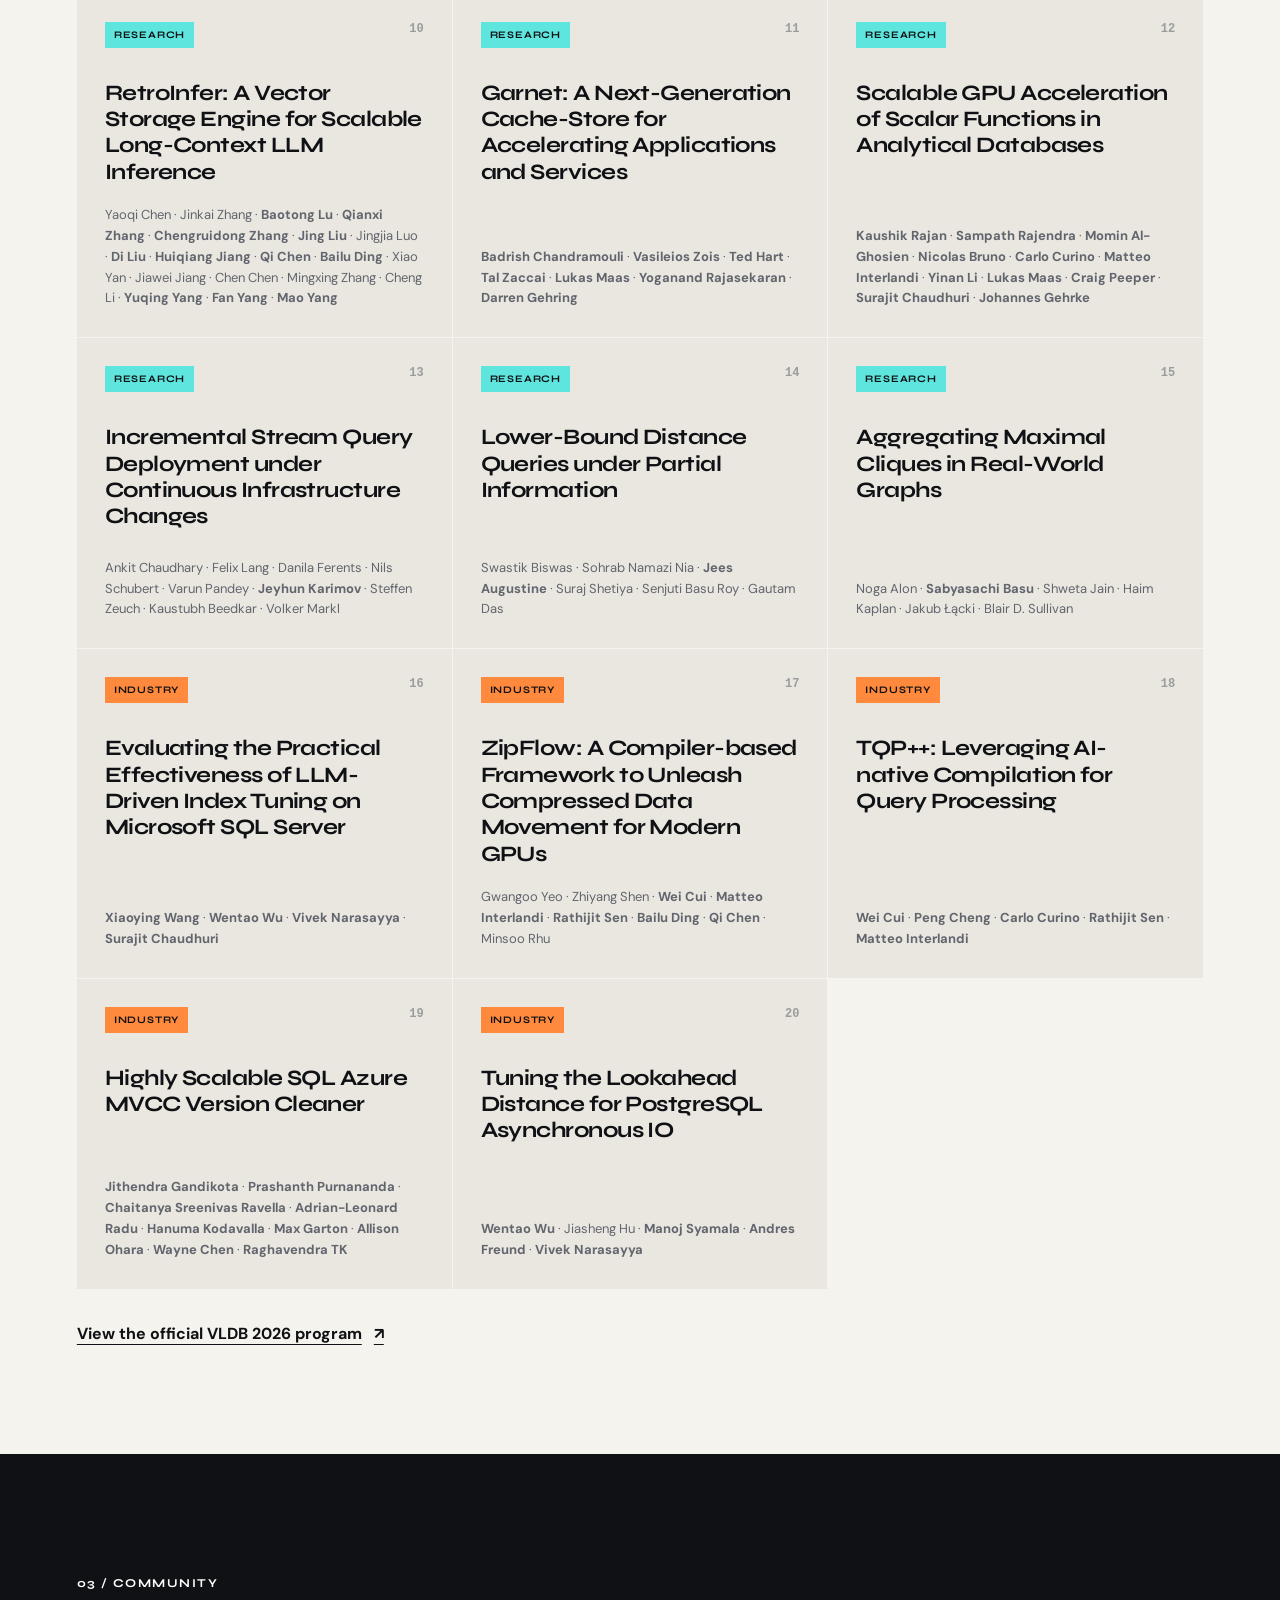
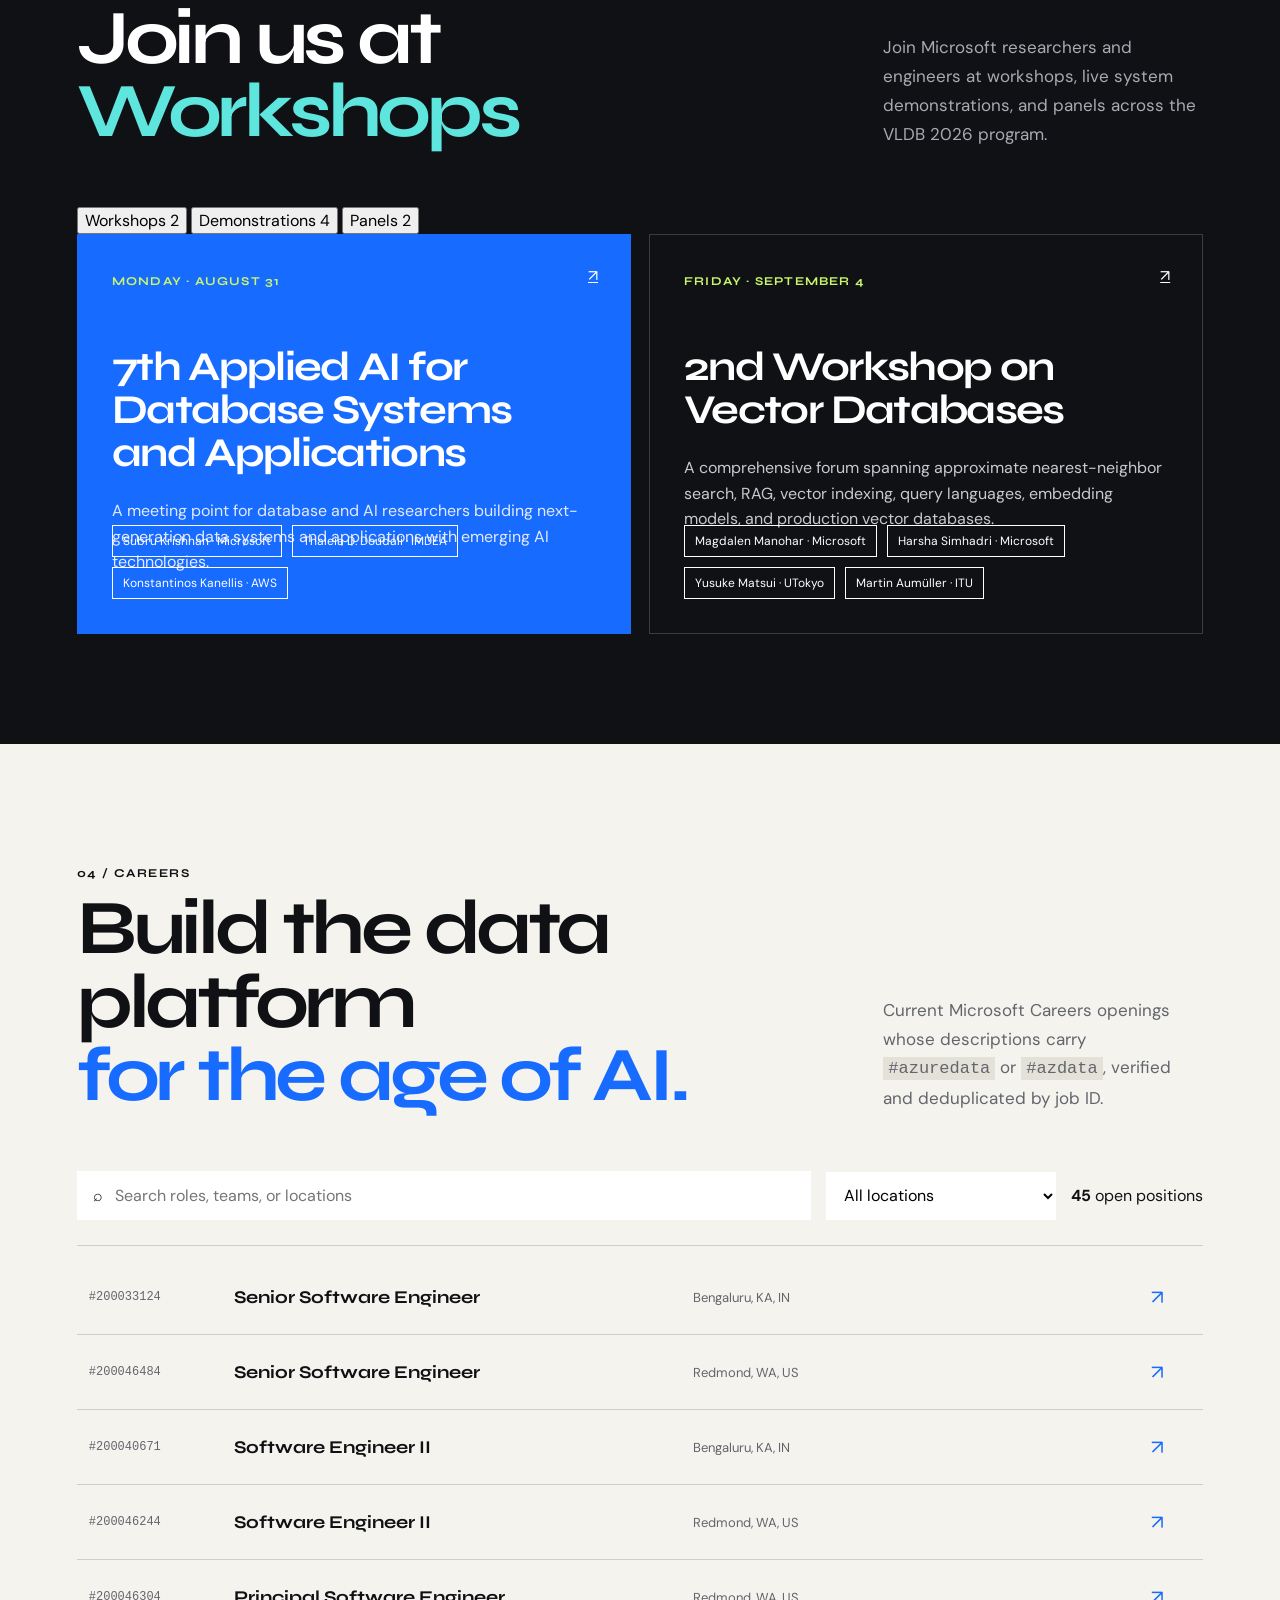
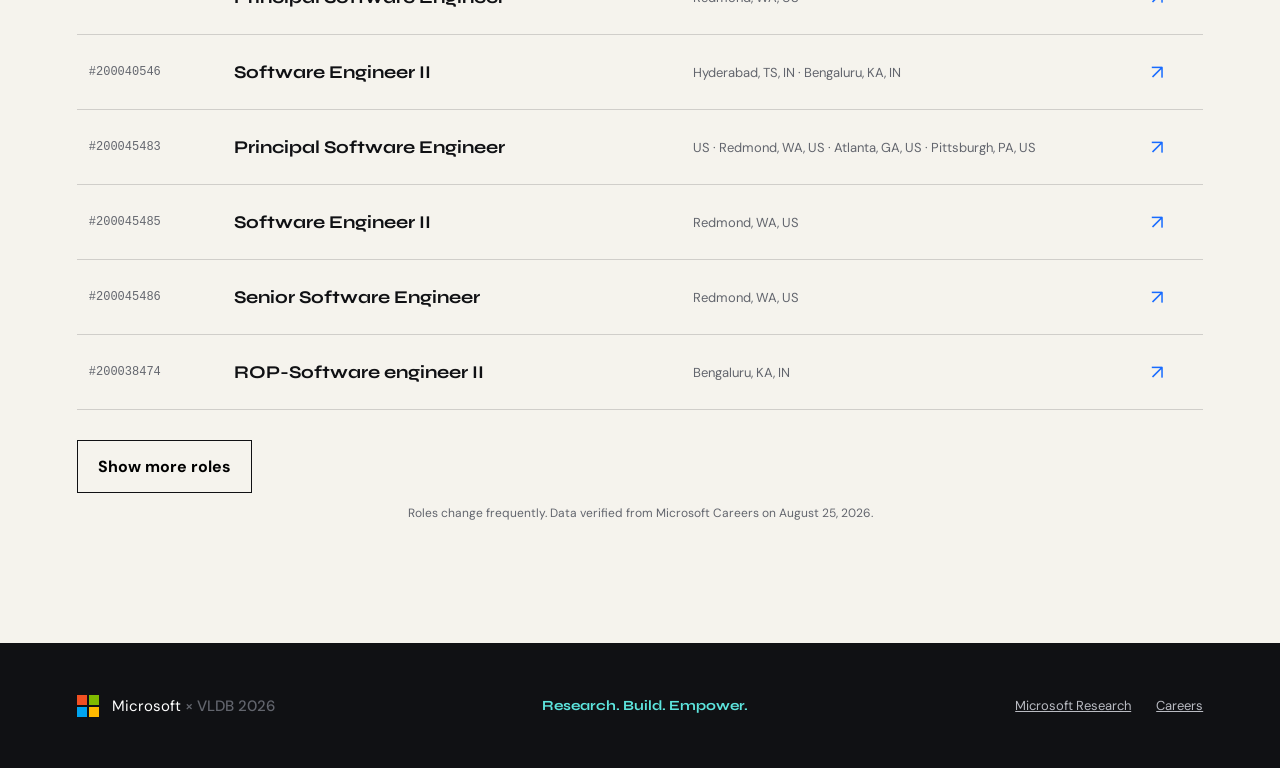
==== commit 67f8852e: "updated" ====
--- a/microsoft-vldb26/index.html
+++ b/microsoft-vldb26/index.html
@@ -114,9 +114,14 @@
           <p class="section-number">03 / COMMUNITY</p>
           <h2>Join us at<br><em>Workshops</em></h2>
         </div>
-        <p>Two workshops co-organized by Microsoft researchers bring the database community together around AI-native and vector data systems.</p>
+        <p>Join Microsoft researchers and engineers at workshops, live system demonstrations, and panels across the VLDB 2026 program.</p>
       </div>
-      <div class="workshop-grid" id="workshop-grid"></div>
+      <div class="community-tabs" role="group" aria-label="Filter community program">
+        <button class="community-tab active" data-community-filter="workshops">Workshops <span>2</span></button>
+        <button class="community-tab" data-community-filter="demonstrations">Demonstrations <span>4</span></button>
+        <button class="community-tab" data-community-filter="panels">Panels <span>2</span></button>
+      </div>
+      <div class="workshop-grid" id="community-grid"></div>
     </section>
 
     <section class="section careers-section" id="careers">
